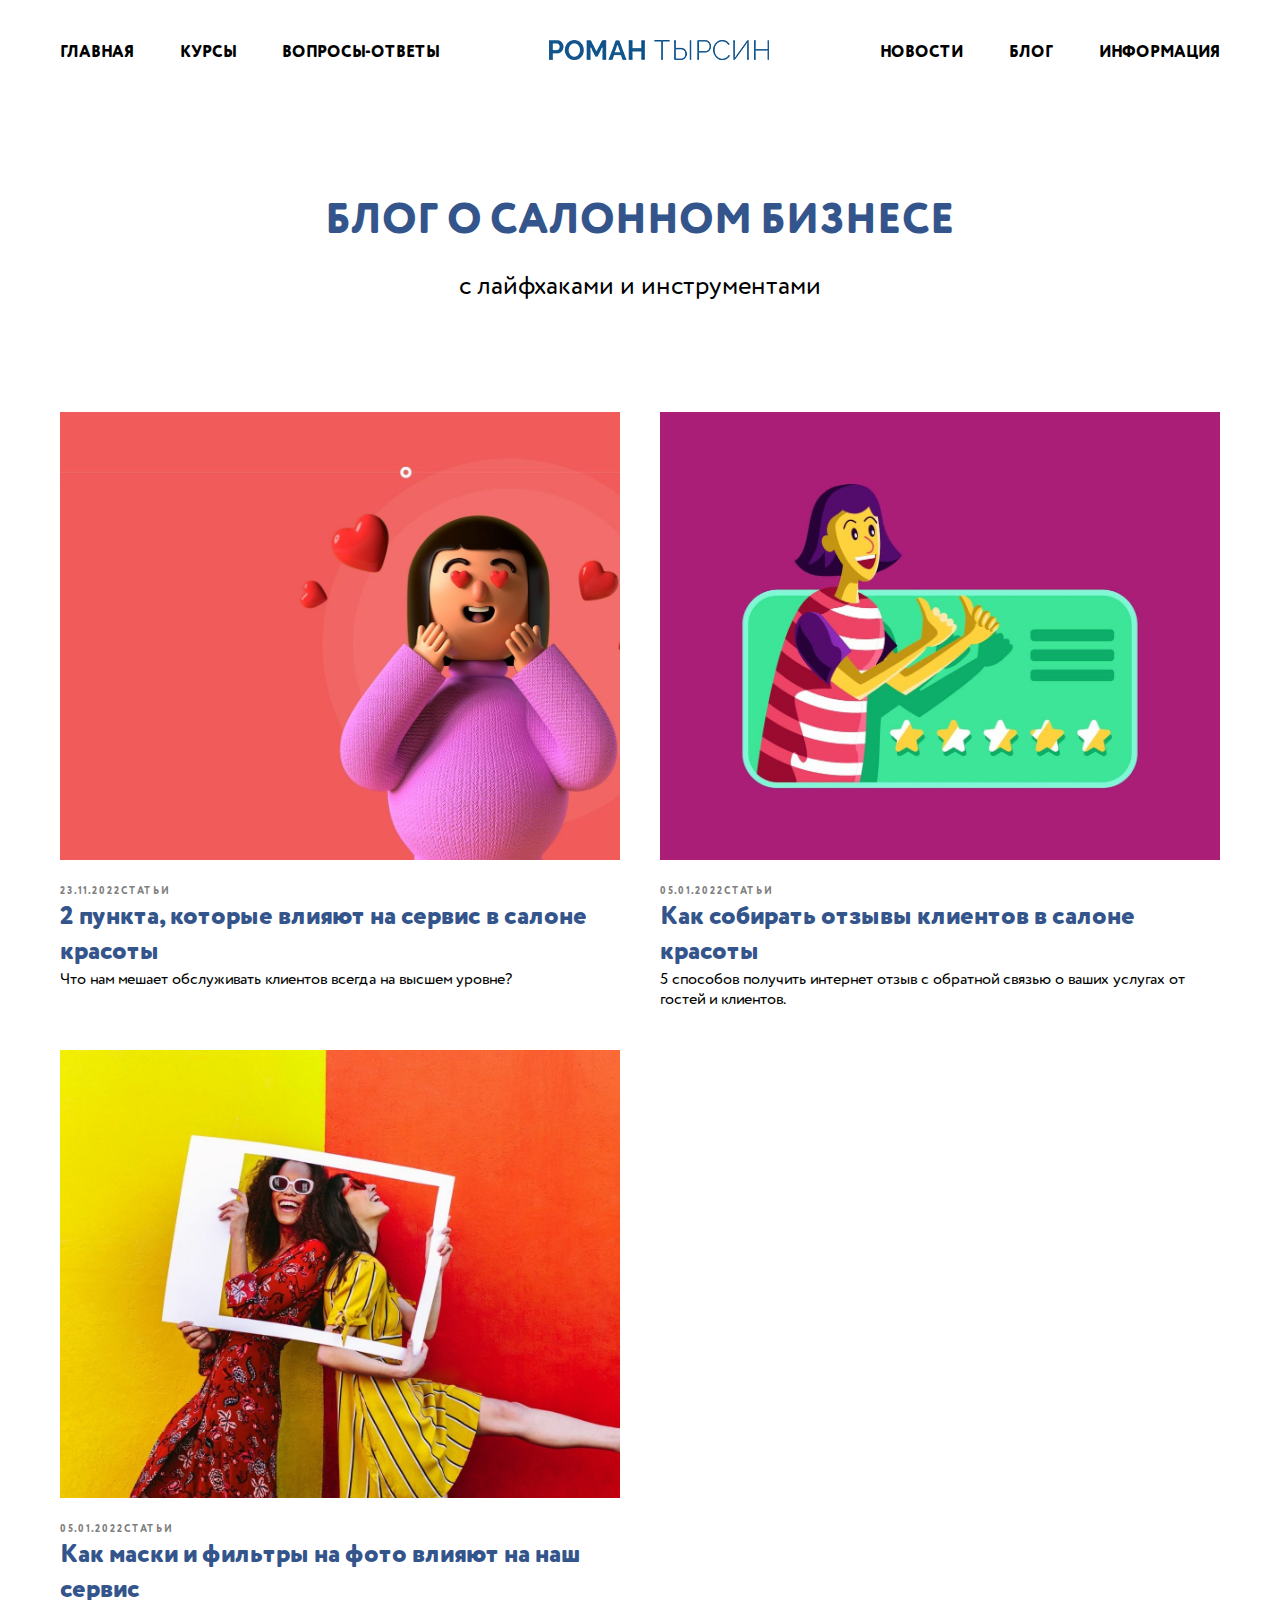
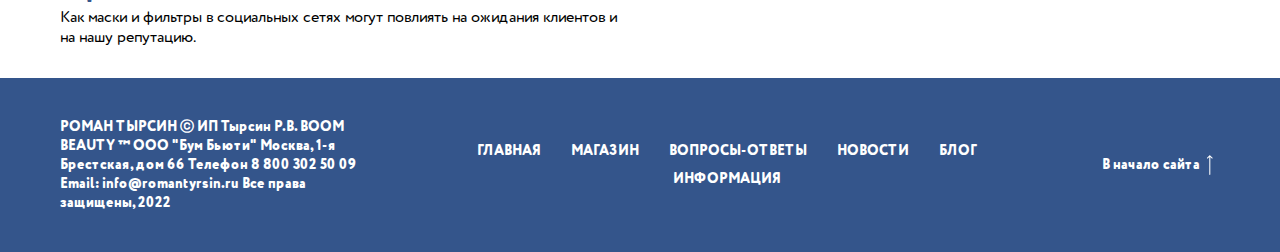
==== blog.html @ d749a754 "add new pages" ====
<!DOCTYPE html>
<html lang="en">
  <head>
    <meta charset="UTF-8" />
    <meta http-equiv="X-UA-Compatible" content="IE=edge" />
    <meta name="viewport" content="width=device-width, initial-scale=1.0" />
    <meta name="description" content="Купить тренинги и курсы обучение сотрудников в России от бизнес-тренера Романа Тырсина на официальном сайте. Онлайн курсы повышение квалификации для сотрудников от бизнес-коуча. " />
    <script src="https://cdn.jsdelivr.net/npm/bootstrap@5.0.2/dist/js/bootstrap.bundle.min.js" integrity="sha384-MrcW6ZMFYlzcLA8Nl+NtUVF0sA7MsXsP1UyJoMp4YLEuNSfAP+JcXn/tWtIaxVXM" crossorigin="anonymous"></script>
    <meta name="keywords" content="курсы, тренинги, обучение, сайт, роман тырсин, официальный, онлайн, офлайн, повышение квалификации, сотрудники, бизнес-тренер, россия, бизнес-коуч, программа, профессиональный, развитие, специалист, эффективный, дистанционный, эксперт, корпоративный, авто" />
    <link href="https://cdn.jsdelivr.net/npm/bootstrap@5.0.2/dist/css/bootstrap.min.css" rel="stylesheet" integrity="sha384-EVSTQN3/azprG1Anm3QDgpJLIm9Nao0Yz1ztcQTwFspd3yD65VohhpuuCOmLASjC" crossorigin="anonymous" />
    <link rel="stylesheet" href="./css/bt.css" />
    <link rel="stylesheet" href="./css/style.css" />
    <link rel="stylesheet" href="./css/media.css" />
    <link rel="stylesheet" href="./css/slick.css" />
    <link rel="stylesheet" href="./css/blog.css" />
    <title>Блог о салонном бизнесе</title>
  </head>
  <body>
    <div class="wrapper">
      <header>
        <div class="container">
          <nav class="header-desktop">
            <ul class="nav">
              <li class="nav__item"><a href="./index.html">Главная</a></li>
              <li class="nav__item"><a href="./courses.html">Курсы</a></li>
              <li class="nav__item"><a href="./faq.html">Вопросы-Ответы</a></li>
              <li class="nav__item logo-wrap">
                <a href="#"><img src="./img/logo.png" alt="logo" /></a>
              </li>
              <li class="nav__item"><a href="./news.html">Новости</a></li>
              <li class="nav__item"><a href="./blog.html">Блог</a></li>
              <li class="nav__item"><a href="./policy.html">Информация</a></li>
            </ul>
          </nav>
        </div>

        <nav class="header-mobile" id="NavBar">
          <div class="nav__wrap">
            <a class="navbar-brand" href="#">Меню</a>
            <button class="navbar-toggler collapsed" type="button" data-bs-toggle="collapse" data-bs-target="#navbarSupportedContent" aria-controls="navbarSupportedContent" aria-expanded="false" aria-label="Toggle navigation">
              <span class="icon-bar top-bar"></span>
              <span class="icon-bar middle-bar"></span>
              <span class="icon-bar bottom-bar"></span>
            </button>
          </div>
          <div class="collapse navbar-collapse" id="navbarSupportedContent">
            <ul class="nav nav-mobile">
              <li class="nav__item logo-wrap">
                <a href="#"><img src="./img/logo.png" alt="logo" /></a>
              </li>
              <li class="nav__item"><a href="#">Главная</a></li>
              <li class="nav__item"><a href="#">Курсы</a></li>
              <li class="nav__item"><a href="#">Вопросы-Ответы</a></li>
              <li class="nav__item"><a href="#">Новости</a></li>
              <li class="nav__item"><a href="#">Блог</a></li>
              <li class="nav__item"><a href="#">Информация</a></li>
            </ul>
          </div>
        </nav>
      </header>

      <main>
        <div class="container">
          <section class="blog">
            <h1 class="main-title">БЛОГ О САЛОННОМ БИЗНЕСЕ</h1>
            <p class="description">с лайфхаками и инструментами</p>
            <ul class="blog__list">
              <li class="blog__list-item">
                <a href="#">
                  <div class="blog__list-img"><img src="./img/illustrations/chto-nam-meshaet-oka.jpeg" alt="illustration" /></div>
                </a>
                <span>23.11.2022СТАТЬИ</span>
                <h2 class="blog__list-title">2 пункта, которые влияют на сервис в салоне красоты</h2>
                <p class="blog__list-text">Что нам мешает обслуживать клиентов всегда на высшем уровне?</p>
              </li>

              <li class="blog__list-item">
                <a href="#">
                  <div class="blog__list-img"><img src="./img/illustrations/kak-prosit-klienta-o.jpeg" alt="illustration" /></div>
                </a>
                <span>05.01.2022СТАТЬИ</span>
                <h2 class="blog__list-title">Как собирать отзывы клиентов в салоне красоты</h2>
                <p class="blog__list-text">5 способов получить интернет отзыв с обратной связью о ваших услугах от гостей и клиентов.</p>
              </li>

              <li class="blog__list-item">
                <a href="#">
                  <div class="blog__list-img"><img src="./img/illustrations/filtry_masky_v_insta.jpg" alt="illustration" /></div>
                </a>
                <span>05.01.2022СТАТЬИ</span>
                <h2 class="blog__list-title">Как маски и фильтры на фото влияют на наш сервис</h2>
                <p class="blog__list-text">Как маски и фильтры в социальных сетях могут повлиять на ожидания клиентов и на нашу репутацию.</p>
              </li>
            </ul>
          </section>
        </div>
      </main>

      <footer>
        <div class="container">
          <div class="footer__content">
            <div class="footer__item">
              <p class="paragraf">РОМАН ТЫРСИН ⓒ ИП Тырсин Р.В. BOOM BEAUTY ™ ООО "Бум Бьюти" Москва, 1-я Брестская, дом 66 Телефон 8 800 302 50 09 Email: info@romantyrsin.ru Все права защищены, 2022</p>
            </div>

            <div class="footer__item">
              <nav>
                <ul class="footer__list">
                  <li class="footer__list-item"><a href="#">Главная</a></li>
                  <li class="footer__list-item"><a href="#">Магазин</a></li>
                  <li class="footer__list-item"><a href="#">Вопросы-Ответы</a></li>
                  <li class="footer__list-item"><a href="#">Новости</a></li>
                  <li class="footer__list-item"><a href="#">Блог</a></li>
                  <li class="footer__list-item"><a href="#">Информация</a></li>
                </ul>
              </nav>
            </div>

            <div class="footer__item">
              <a class="footer__btn" href="#">
                <span>В начало сайта</span>
                <img src="./img/icons/arrow-top.svg" alt="arrow" />
              </a>
            </div>
          </div>
        </div>
      </footer>
    </div>

    <script src="https://code.jquery.com/jquery-3.6.1.min.js"></script>
    <script src="https://cdnjs.cloudflare.com/ajax/libs/popper.js/1.12.9/umd/popper.min.js" integrity="sha384-ApNbgh9B+Y1QKtv3Rn7W3mgPxhU9K/ScQsAP7hUibX39j7fakFPskvXusvfa0b4Q" crossorigin="anonymous"></script>
    <script src="./js/slick.min.js"></script>
    <script src="./js/main.js"></script>
  </body>
</html>
---- css/bt.css ----
.navbar-toggler {
  padding: 0;
}

.navbar-brand {
  margin: 0;
  font-size: 18px;
  font-weight: 700;
  padding: 5px 0px 0px;
}

.navbar-toggler span {
  display: block;
  background-color: #4f4f4f;
  height: 3px;
  width: 25px;
  margin-top: 5px;
  margin-bottom: 5px;
  position: relative;
  left: 0;
  opacity: 1;
  transition: all 0.35s ease-out;
  transform-origin: center left;
}

.navbar-toggler span:nth-child(1) {
  transform: translate(0%, 0%) rotate(0deg);
}

.navbar-toggler span:nth-child(2) {
  opacity: 1;
}

.navbar-toggler span:nth-child(3) {
  transform: translate(0%, 0%) rotate(0deg);
}

.navbar-toggler span:nth-child(1) {
  margin-top: 0.3em;
}

.navbar-toggler:not(.collapsed) span:nth-child(1) {
  transform: translate(15%, -33%) rotate(45deg);
}

.navbar-toggler:not(.collapsed) span:nth-child(2) {
  opacity: 0;
}

.navbar-toggler:not(.collapsed) span:nth-child(3) {
  transform: translate(15%, 33%) rotate(-45deg);
}

.navbar-toggler span {
  background-color: #fff;
}

.navbar-collapse {
  width: 100%;
  top: 72px;
  position: absolute;
  background-color: #fff;
}

.accordion {
  list-style: none;
}

.accordion-button {
  font-size: 26px;
  line-height: 1.35;
  font-weight: 700;
  color: #34558b;
}

.accordion-item {
  border: none;
  border-top: 1px solid #eee;
}

.accordion-item:not(:first-of-type) {
  border-top: 1px solid #eee;
}

.accordion-item:last-child {
  border-bottom: 1px solid #eee;
}

.accordion-button:not(.collapsed) {
  background-color: #fff;
  color: #34558b;
}
---- css/style.css ----
@font-face {
  font-family: "CirceRounded";
  font-style: bold;
  font-weight: 700;
  src: url("/fonts/CirceRounded-Regular3.woff") format("woff");
}

@font-face {
  font-family: "CirceRounded";
  font-style: bold;
  font-weight: 500;
  src: url("/fonts/CirceRounded-Regular.woff") format("woff");
}

@font-face {
  font-family: "CirceRounded";
  font-style: normal;
  font-weight: 400;
  src: url("/fonts/CirceRounded-Regular.woff") format("woff");
}

html,
body {
  height: 100%;
  margin: 0;
  color: #000;
  font-family: "CirceRounded", sans-serif;
}

* {
  box-sizing: border-box;
  margin: 0;
  padding: 0;
}

a {
  color: inherit;
  text-decoration: none;
  transition: 0.25s;
}

a:focus {
  outline: none;
  box-shadow: none;
}

a:hover {
  color: inherit;
}

button:focus:not(:focus-visible) {
  outline: none;
  box-shadow: none;
}

ul,
ol {
  margin: 0;
  padding: 0;
  list-style-position: inside;
}

header {
  width: 100%;
}

.header-mobile {
  display: none;
}

footer {
  width: 100%;
  background-color: #34558b;
}

main {
  flex: 1 1 auto;
}

.wrapper {
  min-height: 100%;
  display: flex;
  flex-direction: column;
}

.container {
  width: 100%;
  max-width: 1200px;
  margin: 0 auto;
  padding: 0px 20px;
}

.main-title {
  width: 100%;
  font-size: 42px;
  line-height: 1.23;
  font-weight: 700;
  text-align: center;
  color: #34558b;
  margin: 0 0 20px;
  word-break: break-word;
}

.main-subtitle {
  display: flex;
  width: 100%;
  font-size: 30px;
  text-align: center;
  align-items: center;
  justify-content: center;
  line-height: 1.23;
  font-weight: 700;
  color: #34558b;
  margin: 0 0 40px;
  text-transform: uppercase;
}

.btn {
  color: rgb(255, 255, 255);
  border: none;
  background-color: #ed0e0e;
  border-radius: 10px;
  min-height: 60px;
  min-width: 305px;
  font-size: 16px;
  text-transform: uppercase;
  font-weight: 700;
  cursor: pointer;
  transition: 0.25s;
}

.btn:hover {
  color: #fff;
  background-color: #d50101;
}

.link {
  color: #1c1cdb;
}

.description {
  width: 100%;
  text-align: center;
  display: flex;
  justify-content: center;
  font-weight: 400;
  font-size: 26px;
  line-height: 1.5;
  margin: 0 0 105px;
}

.nav {
  width: 100%;
  list-style: none;
  display: flex;
  gap: 1%;
  padding: 40px 0px;
  justify-content: space-between;
  align-items: center;
}

.nav-mobile {
  flex-direction: column;
  gap: 20px;
}

.nav__wrap {
  width: 100%;
  display: flex;
  justify-content: space-between;
  background-color: #000;
  color: #fff;
  padding: 20px;
  align-items: center;
}

.nav__item {
  font-weight: 700;
  text-transform: uppercase;
}

.logo-wrap {
  margin: 0px 65px;
}

/*OFFER*/

.offer {
  width: 100%;
  padding: 65px 0px 0px;
}

.offer__content {
  width: 100%;
  display: flex;
  align-items: center;
}

.offer__text-block {
  width: 50%;
  display: flex;
  flex-direction: column;
  justify-content: center;
  text-align: center;
}

.offer__title {
  font-size: 28px;
  font-weight: 700;
  color: #34558b;
  margin-bottom: 25px;
  text-transform: uppercase;
}

.offer__subtitle {
  font-size: 34px;
  font-weight: 500;
  letter-spacing: 2.5px;
  margin-bottom: 28px;
  text-transform: uppercase;
}

.offer__text {
  font-size: 24px;
  text-transform: uppercase;
}

.offer__img {
  display: flex;
  justify-content: center;
  width: 50%;
}

/*FOOTER*/

.footer__content {
  display: grid;
  width: 100%;
  grid-template-columns: 1fr 2fr 130px;
  align-items: center;
  gap: 60px;
  padding: 40px 0px;
}

.footer__list {
  width: 100%;
  display: flex;
  list-style: none;
  gap: 10px 30px;
  flex-wrap: wrap;
  justify-content: center;
  align-items: center;
}

.footer__list-item {
  color: #ffffff;
  font-weight: 700;
  text-transform: uppercase;
  font-size: 14px;
}

.footer__btn {
  display: flex;
  justify-content: flex-end;
  width: 100%;
  color: #fff;
  font-weight: 700;
  font-size: 14px;
  align-items: center;
}

.footer__btn:hover {
  color: #fff;
}

.paragraf {
  color: #fff;
  line-height: 1.35;
  font-size: 14px;
  font-weight: 700;
}

/*MARQUEE-BLOCK*/

.marquee-block {
  overflow: hidden;
  display: flex;
  position: relative;
  align-items: center;
  width: 100%;
  background-color: rgb(44, 90, 252);
  height: 70px;
}

.marquee-block__content {
  font-size: 22px;
  color: #fff;
  white-space: nowrap;
  animation: marquee 8s linear infinite;
}

.marquee-block__content {
  left: 100%;
}

.marquee-block__content:after {
  content: "Программы, которые работают⠀•⠀Программы, которые работают⠀•⠀Программы, которые работают⠀•⠀Программы, которые работают⠀•⠀Программы, которые работают⠀•⠀";
}

.marquee-block__content_two {
  font-size: 22px;
  color: #fff;
  white-space: nowrap;
  animation: marquee 8s linear infinite;
}

.marquee-block__content_two {
  left: 100%;
}

.marquee-block__content_two {
  left: 100%;
}

.marquee-block__content_two:after {
  content: "Хватит мечтать, пора делать⠀•⠀Хватит мечтать, пора делать⠀•⠀Хватит мечтать, пора делать⠀•⠀Хватит мечтать, пора делать⠀•⠀Хватит мечтать, пора делать⠀•⠀";
}

@keyframes marquee {
  to {
    transform: translateX(-10%);
  }
}

/*NUMBERS-BLOCK*/

.numbers-block {
  width: 100%;
  display: flex;
  padding: 30px 0px;
}

.numbers-block__list {
  width: 100%;
  list-style: none;
  display: grid;
  grid-template-columns: 1fr 1fr 1fr;
  gap: 40px;
}

.numbers-block__list-item {
  display: flex;
  flex-direction: column;
  justify-content: center;
  align-items: center;
  text-align: center;
}

.numbers-block__list-number {
  font-size: 52px;
  line-height: 1.23;
  font-weight: 700;
  color: #34558b;
  padding: 0 0 20px;
}

.numbers-block__list-text {
  width: 100%;
  font-size: 20px;
  line-height: 1.55;
  font-weight: 400;
  border-top: 1px solid #cccccc;
  text-transform: uppercase;
  padding: 20px 0 0;
}

/*CARDS*/

.cards {
  width: 100%;
  display: flex;
  padding: 0 0 15px;
}

.cards__list {
  width: 100%;
  display: grid;
  list-style: none;
  grid-template-columns: 1fr 1fr 1fr;
  gap: 40px;
}

.cards__list-item {
  display: flex;
  flex-direction: column;
  align-items: center;
  justify-content: center;
  text-align: center;
  background-color: #34558b;
  padding: 35px 25px 48px;
}

.cards__list-title {
  font-size: 26px;
  color: #fff;
  margin: 0 0 28px;
  text-transform: uppercase;
  font-weight: 700;
}

.cards__list-img {
  display: flex;
  width: 100px;
  height: 100px;
  margin: 0 0 30px;
}

.cards__list-img img {
  width: 100%;
}

.cards__list-text {
  color: #fff;
  font-size: 20px;
  line-height: 25px;
}

/*BLOCK-WITH-POINTS*/

.block-with-points {
  width: 100%;
  display: flex;
  padding: 60px 0 30px;
}

.block-with-points__content {
  display: flex;
  width: 100%;
  align-items: flex-start;
  gap: 60px;
}

.block-with-points__info {
  width: 40%;
  display: flex;
  flex-direction: column;
  align-items: center;
}

.block-with-points__title {
  font-size: 36px;
  margin: 0px 0px 20px;
  color: #04558b;
  text-align: center;
  line-height: 1.23;
  text-transform: uppercase;
}

.block-with-points__text {
  font-size: 26px;
  line-height: 1.5;
  text-align: center;
  text-transform: uppercase;
}

.block-with-points__list {
  display: flex;
  flex-direction: column;
  list-style: none;
  gap: 23px;
  margin: 60px 0 50px;
}

.block-with-points__list-item {
  display: flex;
  align-items: flex-start;
}

.block-with-points__list-icon {
  width: 20px;
  min-width: 20px;
  height: 20px;
  margin: 0 20px 0 0;
}

.block-with-points__list-text {
  font-size: 22px;
  line-height: 1.55;
}

.block-with-points__img {
  display: flex;
  width: 60%;
  border-radius: 6px;
  overflow: hidden;
}

.block-with-points__img img {
  width: 100%;
}

/*BENEFITS*/

.benefits {
  width: 100%;
  display: flex;
  padding: 30px 0 40px;
}

.benefits__cols {
  display: grid;
  width: 100%;
  grid-template-columns: 1fr 1fr 1fr;
  align-items: center;
  gap: 30px;
}

.benefits__cols-img {
}

.benefits__cols-img img {
  width: 100%;
}

.benefits__list {
  display: flex;
  flex-direction: column;
  gap: 45px;
}

.benefits__list-item {
  display: flex;
  align-items: flex-start;
  gap: 30px;
}

.benefits__list-text {
  display: flex;
  flex-direction: column;
  align-items: flex-end;
  justify-content: flex-end;
  text-align: right;
}

.benefits__list-text_left {
  display: flex;
  flex-direction: column;
  align-items: flex-start;
  justify-content: flex-start;
  text-align: left;
}

.benefits__list-text span,
.benefits__list-text_left span {
  font-size: 24px;
  line-height: 1.35;
  font-weight: 700;
  color: #34558b;
}

.benefits__list-text p,
.benefits__list-text_left p {
  font-size: 20px;
  line-height: 1.55;
  margin: 10px 0 0;
}

.benefits__list-icon {
  min-width: 50px;
}

/*PARTNERS*/

.partners {
  width: 100%;
  display: flex;
  padding: 60px 0px;
}

.partners__content {
  width: 100%;
}

.partners__list {
  list-style: none;
  display: grid;
  width: 100%;
  grid-template-columns: 1fr 1fr 1fr 1fr 1fr 1fr;
  align-items: center;
}

.partners__list-item {
  display: flex;
  cursor: pointer;
  justify-content: center;
  align-items: center;
  border-right: 1px solid #eee;
  height: 100%;
}

.partners__list-item:last-child {
  border-right: none;
}

.partners__list-logo {
  width: 106px;
}

.partners__list-logo img {
  width: 100%;
}

.partners__actions {
  display: flex;
  width: 100%;
  justify-content: center;
  align-items: center;
  margin: 45px 0 0;
}

/*QUOTE*/

.quote {
  display: flex;
  width: 100%;
  justify-content: center;
  text-align: center;
  padding: 60px 0 60px;
  background-color: #34558b;
}

.quote__text {
  font-size: 42px;
  line-height: 1.23;
  color: #fff;
  font-weight: 700;
  margin: 0;
}

/*INFO-BLOCK*/

.info-block {
  width: 100%;
  display: flex;
}

.info-block__content {
  display: flex;
  width: 100%;
  align-items: flex-start;
  gap: 50px;
}

.info-block__info {
  width: 50%;
  padding: 60px 0 60px;
}

.info-block__title {
  font-size: 26px;
  line-height: 1.23;
  font-weight: 700;
  color: #34558b;
  margin: 0 0 8px;
}

.info-block__description {
  font-size: 20px;
  color: rgb(10, 10, 10);
  font-weight: 700;
  margin: 0 0 28px;
}

.info-block__text {
  display: flex;
  flex-direction: column;
  font-size: 18px;
  gap: 30px;
}

.info-block__text li::marker {
  font-weight: 700;
}

.info-block__group {
  font-size: 18px;
  margin: 30px 0 0;
}

.info-block__img {
  width: 50%;
}

.info-block__img img {
  width: 100%;
}

.social-mini {
  display: flex;
  list-style: none;
  gap: 8px;
  margin: 40px 0 0;
}

/*SOCIAL*/

.social {
  width: 100%;
  display: flex;
}

.social__list {
  display: grid;
  width: 100%;
  list-style: none;
  grid-template-columns: 1fr 1fr 1fr 1fr 1fr 1fr;
}

.social__list-item {
  display: flex;
  align-items: center;
  justify-content: center;
  height: 100px;
}

.social__list-item img {
  transition: 0.25s;
}

.social__list-item img:hover {
  opacity: 0.7;
}

.item-vk {
  background-color: #48729e;
}

.item-tg {
  background-color: #0088cc;
}

.item-inst {
  background-color: #5851db;
}

.item-youtube {
  background-color: #e62117;
}

.item-twitter {
  background-color: #00aced;
}

.item-ok {
  background-color: #ff9f4d;
}
---- css/media.css ----
@media (max-width: 1000px) {
  main {
    padding: 72px 0 0;
  }

  .main-subtitle {
    margin: 0 0 20px;
  }

  .description {
    margin: 0 0 45px;
    font-size: 20px;
  }

  .header-desktop {
    display: none;
  }

  .header-mobile {
    display: flex;
    flex-direction: column;
    position: fixed;
    width: 100%;
    z-index: 100;
  }

  .logo-wrap {
    margin: 15px 0;
  }

  .offer__content {
    flex-direction: column;
  }

  .offer__text-block {
    width: 100%;
  }

  .offer__img {
    width: 100%;
  }

  .marquee-block__content,
  .marquee-block__content_two {
    font-size: 18px;
    line-height: 1.45;
  }

  .numbers-block {
    padding: 60px 0px;
  }

  .numbers-block__list,
  .cards__list,
  .benefits__cols {
    grid-template-columns: 1fr;
  }

  .numbers-block__list-number {
    font-size: 48px;
  }

  .numbers-block__list-text {
    font-size: 16px;
  }

  .block-with-points__content {
    flex-direction: column;
  }

  .block-with-points__info,
  .block-with-points__img {
    width: 100%;
  }

  .benefits__list-text {
    order: 1;
    align-items: flex-start;
    justify-content: flex-start;
    text-align: left;
  }

  .benefits__list-item {
    gap: 20px;
  }

  .benefits__list-text span {
    font-size: 22px;
  }

  .benefits__cols-img {
    max-width: 450px;
    margin: 30px auto;
  }

  .partners__list {
    grid-template-columns: 1fr 1fr 1fr;
  }

  .partners__list-item {
    border-right: none;
  }

  .quote__text {
    font-size: 36px;
  }

  .info-block__content {
    flex-direction: column;
    gap: 0;
  }

  .info-block__info {
    order: 1;
    padding: 30px 0px 30px;
  }

  .info-block__info {
    width: 100%;
  }

  .info-block__img {
    width: 100%;
  }

  .footer__content {
    grid-template-columns: 1fr;
    align-items: center;
    gap: 40px;
  }

  .footer__item {
    display: flex;
    width: 100%;
    justify-content: center;
    align-items: center;
    text-align: center;
  }

  .footer__list {
    gap: 4px 20px;
    font-size: 16px;
  }

  .footer__btn {
    justify-content: center;
  }
}

@media (max-width: 450px) {
  .partners__list {
    grid-template-columns: 1fr 1fr;
  }
}
---- css/blog.css ----
.blog {
  display: flex;
  flex-direction: column;
  margin: 0 auto;
  width: 100%;
  padding: 90px 0 30px;
}

.blog__list {
  width: 100%;
  display: grid;
  grid-template-columns: 1fr 1fr;
  list-style: none;
  gap: 40px;
}

.blog__list-item {
}

.blog__list-title {
  font-size: 26px;
  line-height: 1.35;
  font-weight: 700;
  color: #34558b;
}

.blog__list-item span {
  font-size: 10px;
  letter-spacing: 1px;
  color: #00000080;
  font-weight: 700;
}

.blog__list-img {
  display: flex;
  aspect-ratio: 10/8;
  margin: 0 0 20px;
}

.blog__list-img img {
  width: 100%;
  object-fit: cover;
  object-position: center;
}

.blog__list-text {
}

@media (max-width: 1000px) {
    .blog__list {
        grid-template-columns: 1fr;
    }
}
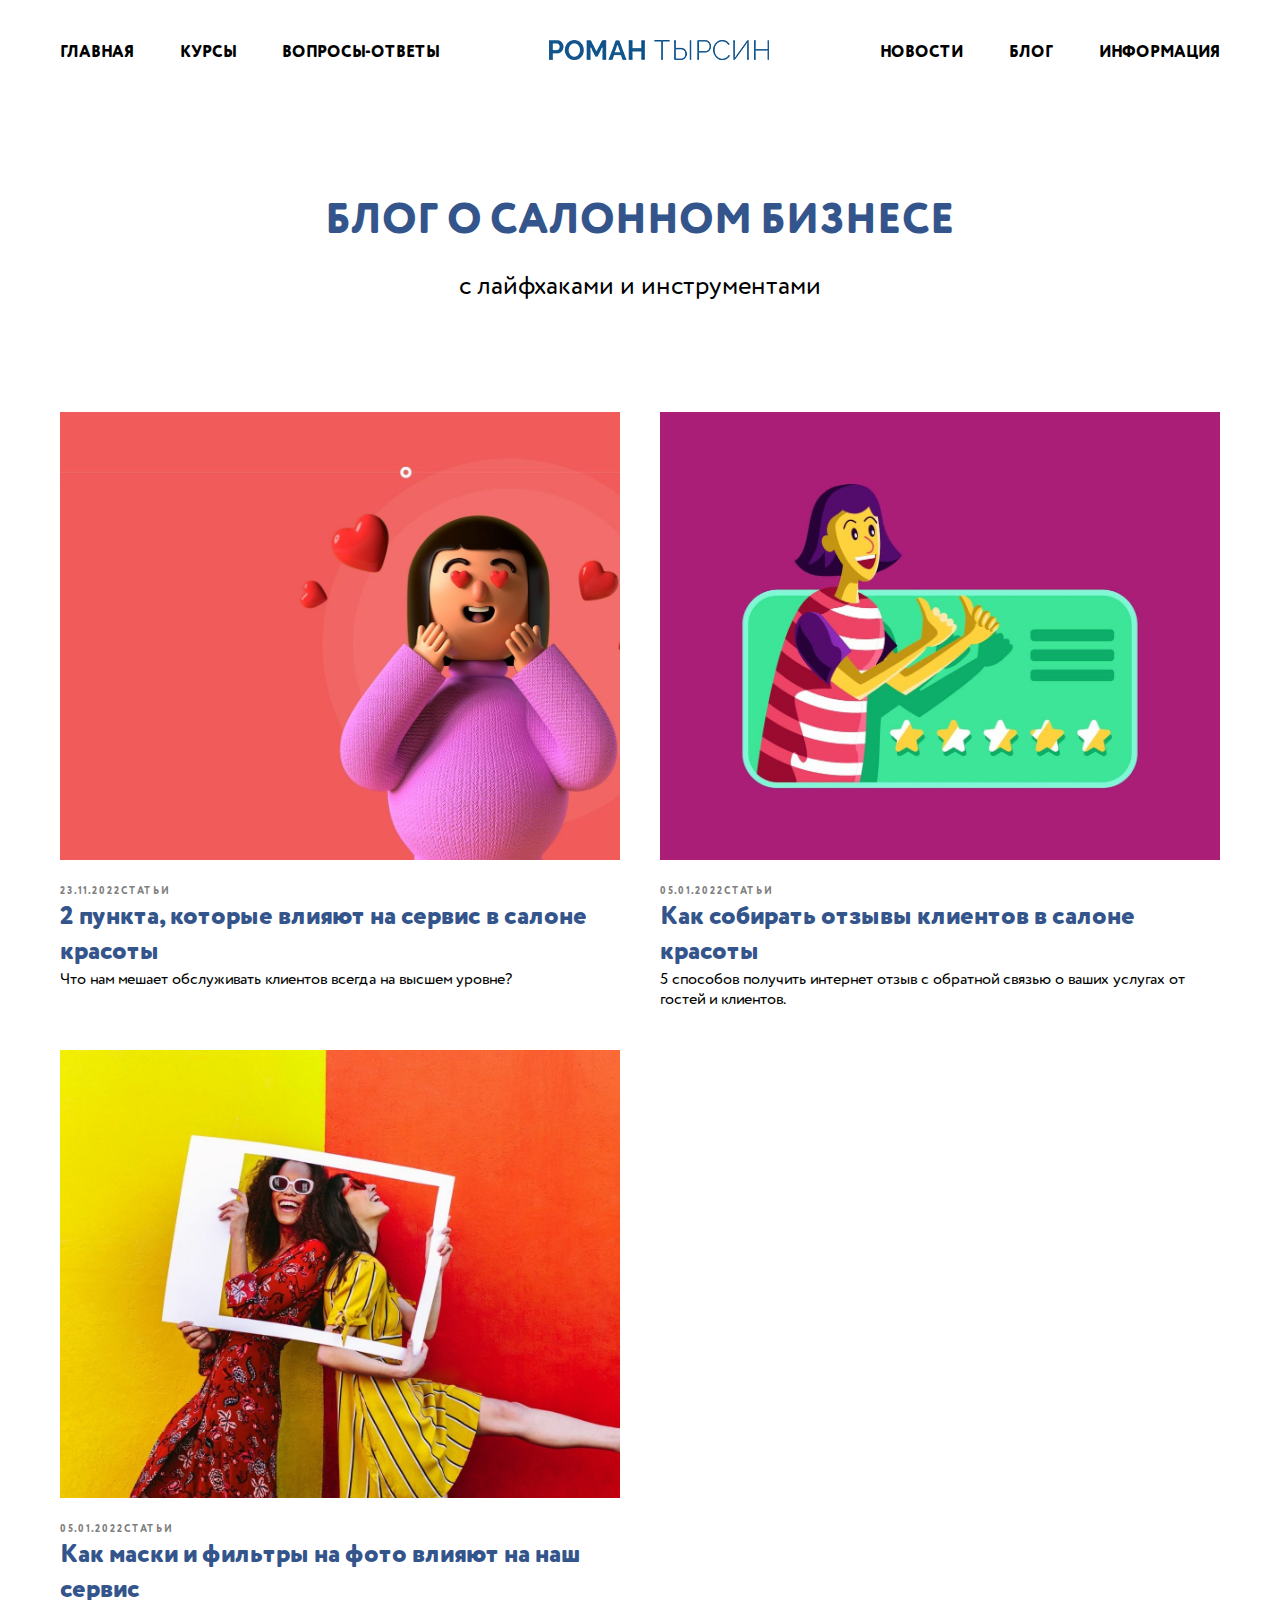
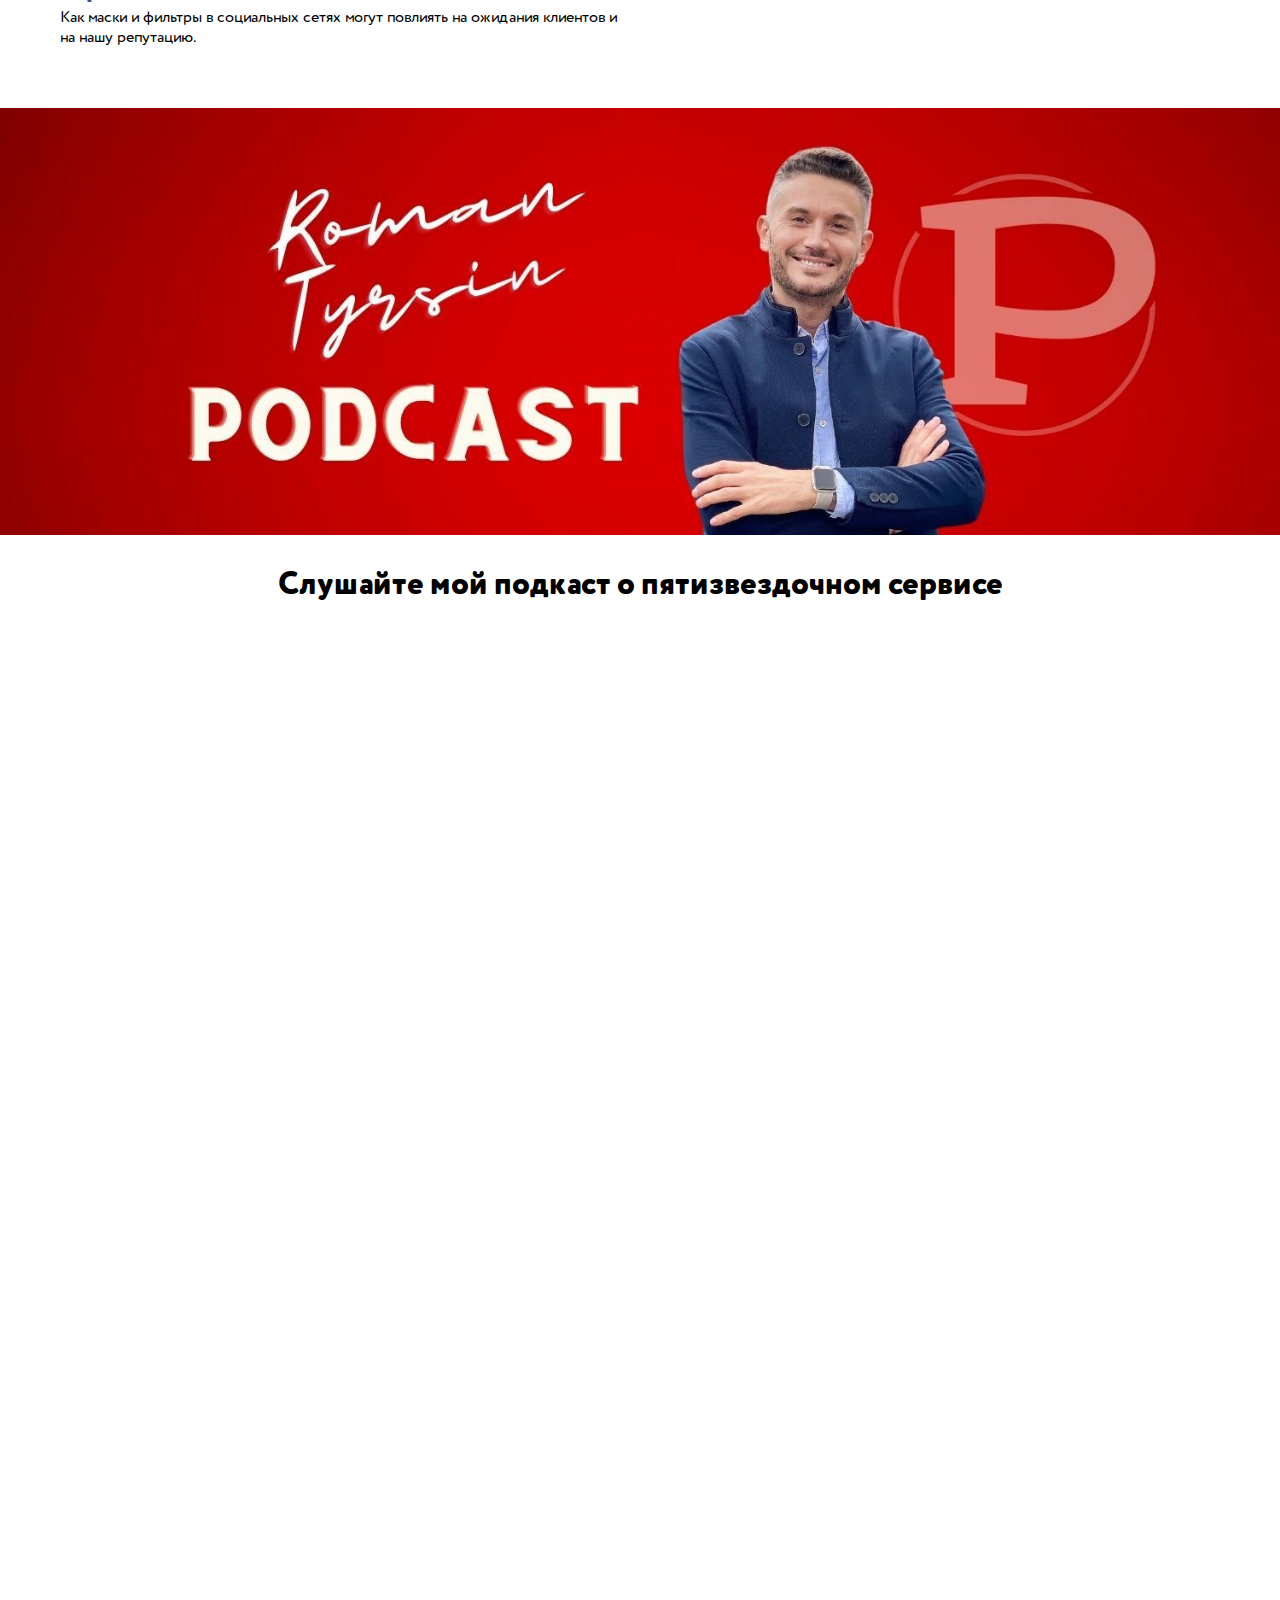
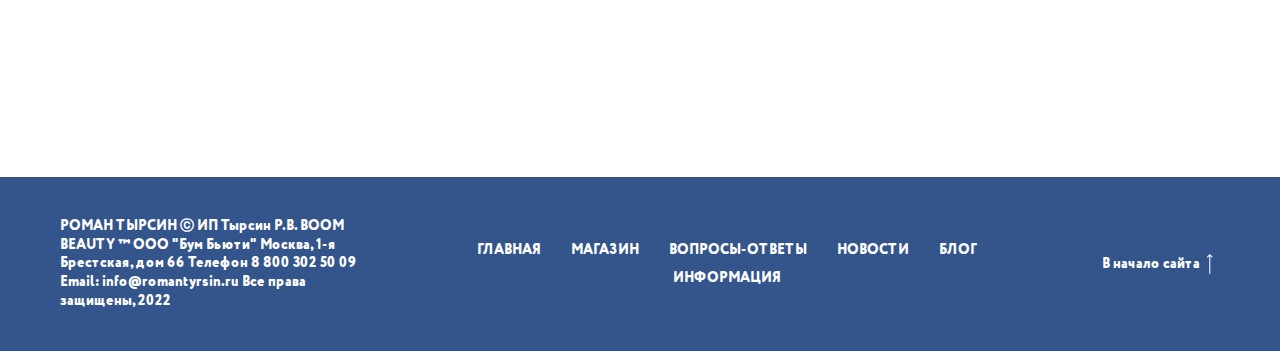
==== commit b7b0e89b: "changed page blog" ====
--- a/blog.html
+++ b/blog.html
@@ -60,8 +60,8 @@
       </header>
 
       <main>
-        <div class="container">
-          <section class="blog">
+        <section class="blog">
+          <div class="container">
             <h1 class="main-title">БЛОГ О САЛОННОМ БИЗНЕСЕ</h1>
             <p class="description">с лайфхаками и инструментами</p>
             <ul class="blog__list">
@@ -92,8 +92,21 @@
                 <p class="blog__list-text">Как маски и фильтры в социальных сетях могут повлиять на ожидания клиентов и на нашу репутацию.</p>
               </li>
             </ul>
-          </section>
-        </div>
+          </div>
+        </section>
+
+        <section class="podcast">
+          <div class="podcast__banner"><img src="./img/people/roman_tyrsin_podcast.jpg" alt="img-podcast" /></div>
+          <div class="container">
+            <h3 class="podcast__title">Слушайте мой подкаст о пятизвездочном сервисе</h3>
+            <ul class="podcast__list">
+              <li class="podcast__list-item"><iframe width="100%" height="166" scrolling="no" frameborder="no" src="https://w.soundcloud.com/player/?url=https%3A//api.soundcloud.com/tracks/1180105792&amp;auto_play=false&amp;hide_related=false"></iframe></li>
+              <li class="podcast__list-item"><iframe width="100%" height="166" scrolling="no" frameborder="no" src="https://w.soundcloud.com/player/?url=https%3A//api.soundcloud.com/tracks/1180097881&amp;auto_play=false&amp;hide_related=false"></iframe></li>
+              <li class="podcast__list-item"><iframe width="100%" height="166" scrolling="no" frameborder="no" src="https://w.soundcloud.com/player/?url=https%3A//api.soundcloud.com/tracks/1183172479&amp;auto_play=false&amp;hide_related=false"></iframe></li>
+              <li class="podcast__list-item"><iframe width="100%" height="166" scrolling="no" frameborder="no" src="https://w.soundcloud.com/player/?url=https%3A//api.soundcloud.com/tracks/1200799675&amp;auto_play=false&amp;hide_related=false"></iframe></li>
+            </ul>
+          </div>
+        </section>
       </main>
 
       <footer>
--- a/css/blog.css
+++ b/css/blog.css
@@ -46,8 +46,45 @@
 .blog__list-text {
 }
 
+.podcast {
+  width: 100%;
+  max-width: 1500px;
+  margin: 0 auto;
+  padding: 0 0 150px;
+}
+
+.podcast__banner {
+  width: 100%;
+  margin: 30px 0px 30px;
+}
+
+.podcast__title {
+  width: 100%;
+  font-size: 32px;
+  line-height: 28px;
+  display: flex;
+  justify-content: center;
+  text-align: center;
+  margin: 0 0 70px;
+}
+
+.podcast__banner img {
+  width: 100%;
+}
+
+.podcast__list {
+  display: flex;
+  flex-direction: column;
+  list-style: none;
+  width: 100%;
+  gap: 90px;
+}
+
+.podcast__list-item {
+}
+
 @media (max-width: 1000px) {
-    .blog__list {
-        grid-template-columns: 1fr;
-    }
-}+  .blog__list {
+    grid-template-columns: 1fr;
+  }
+}
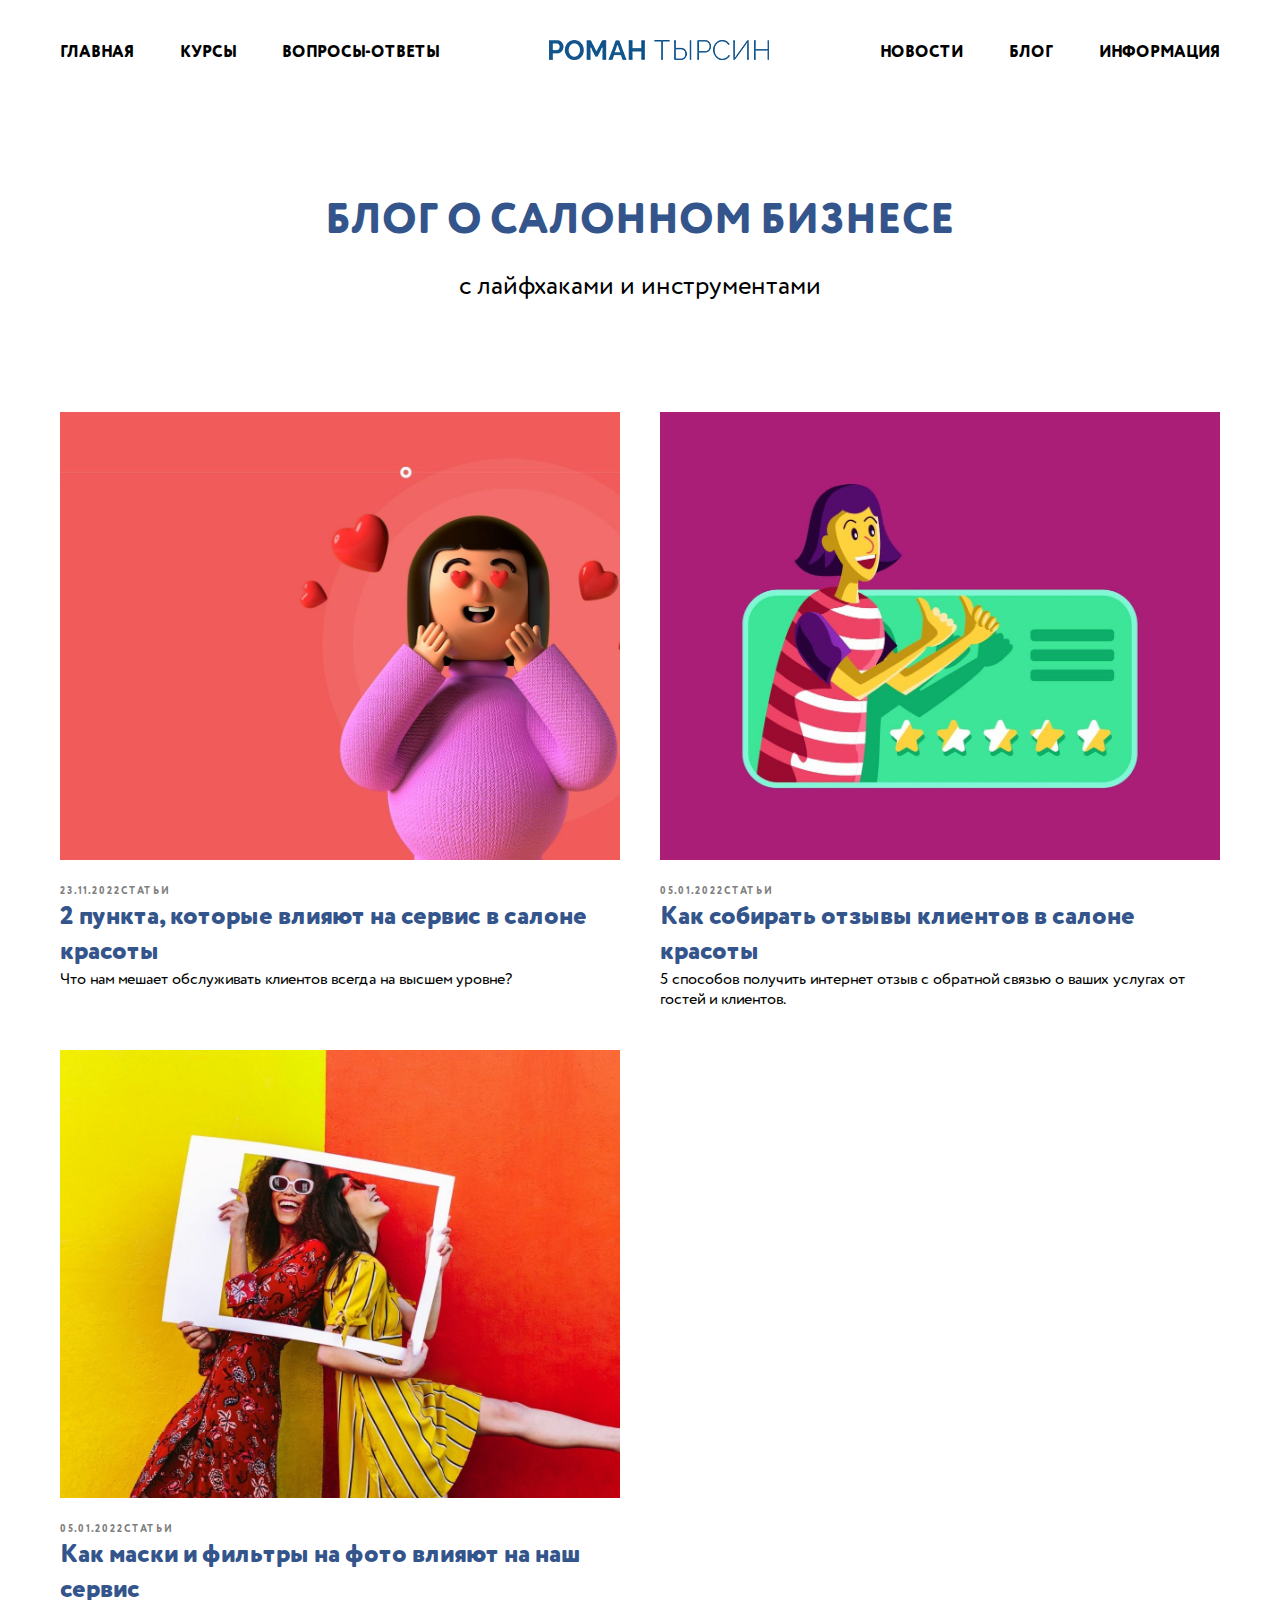
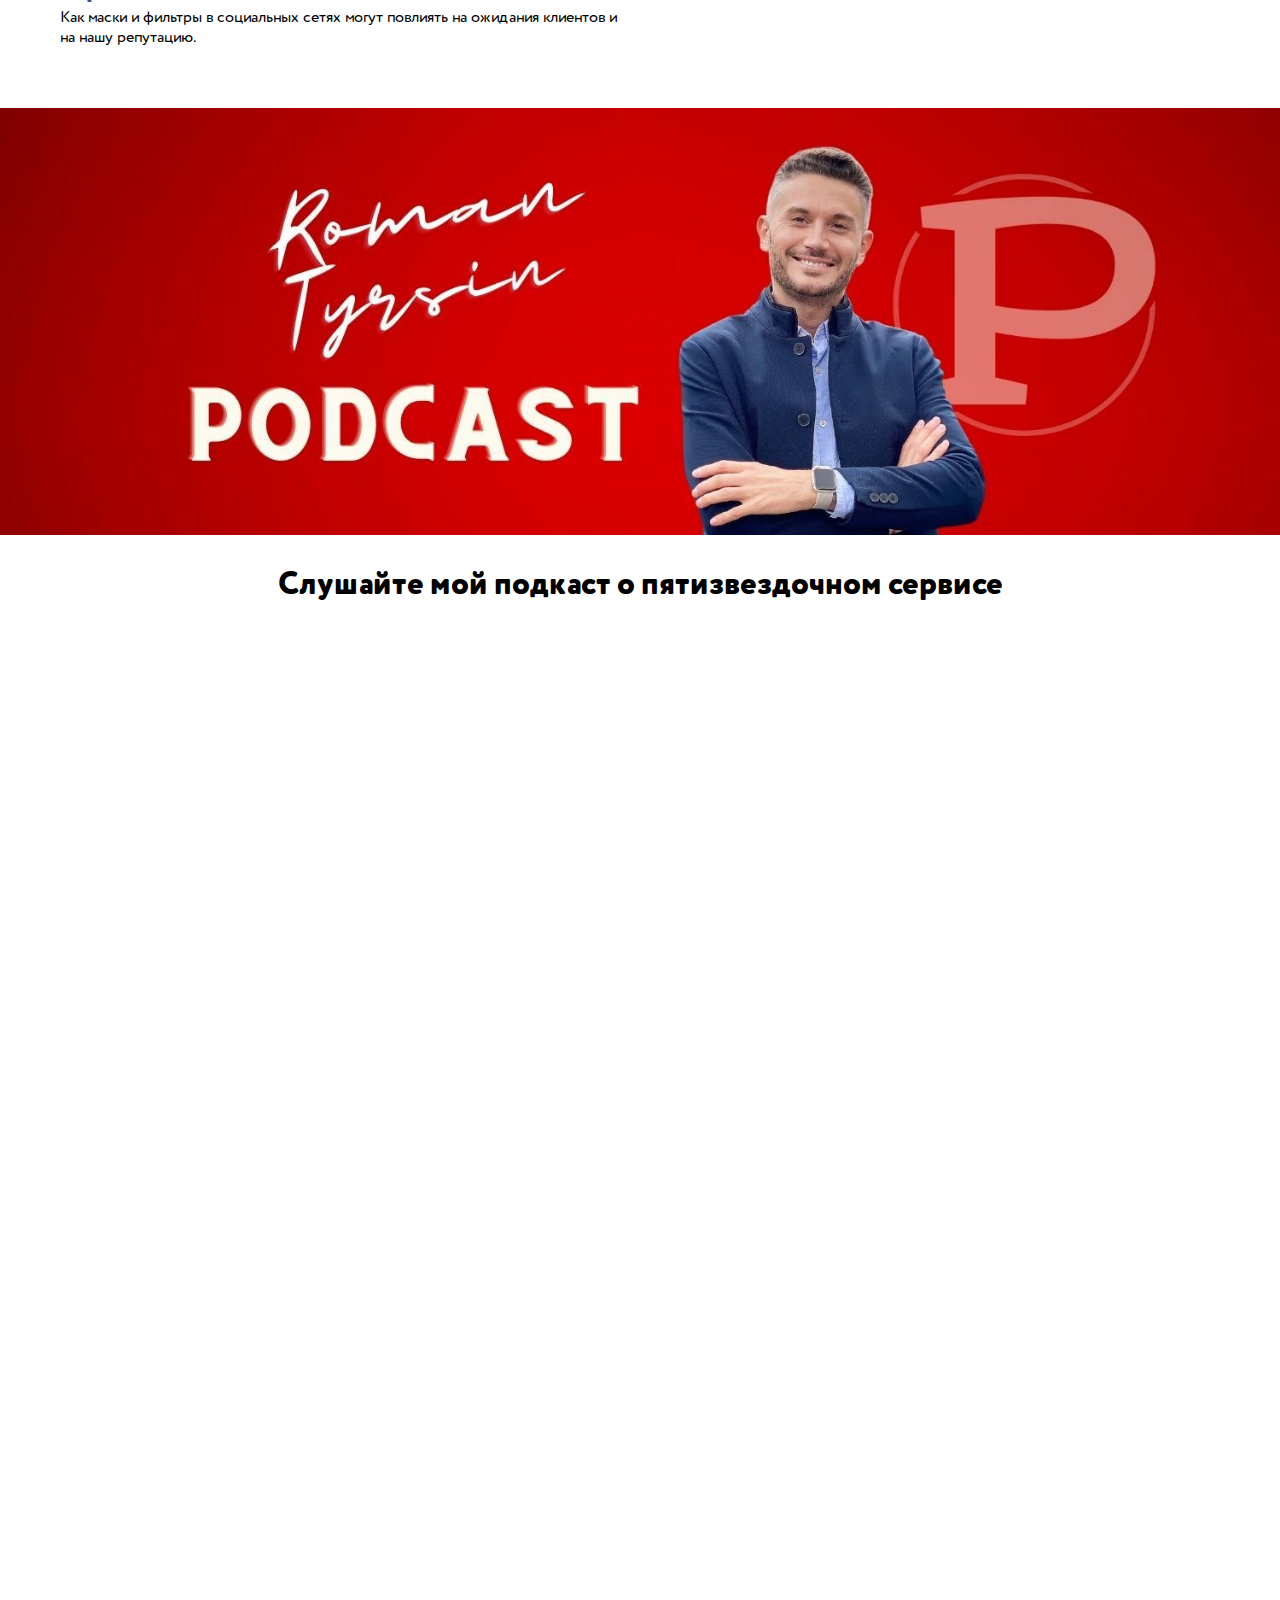
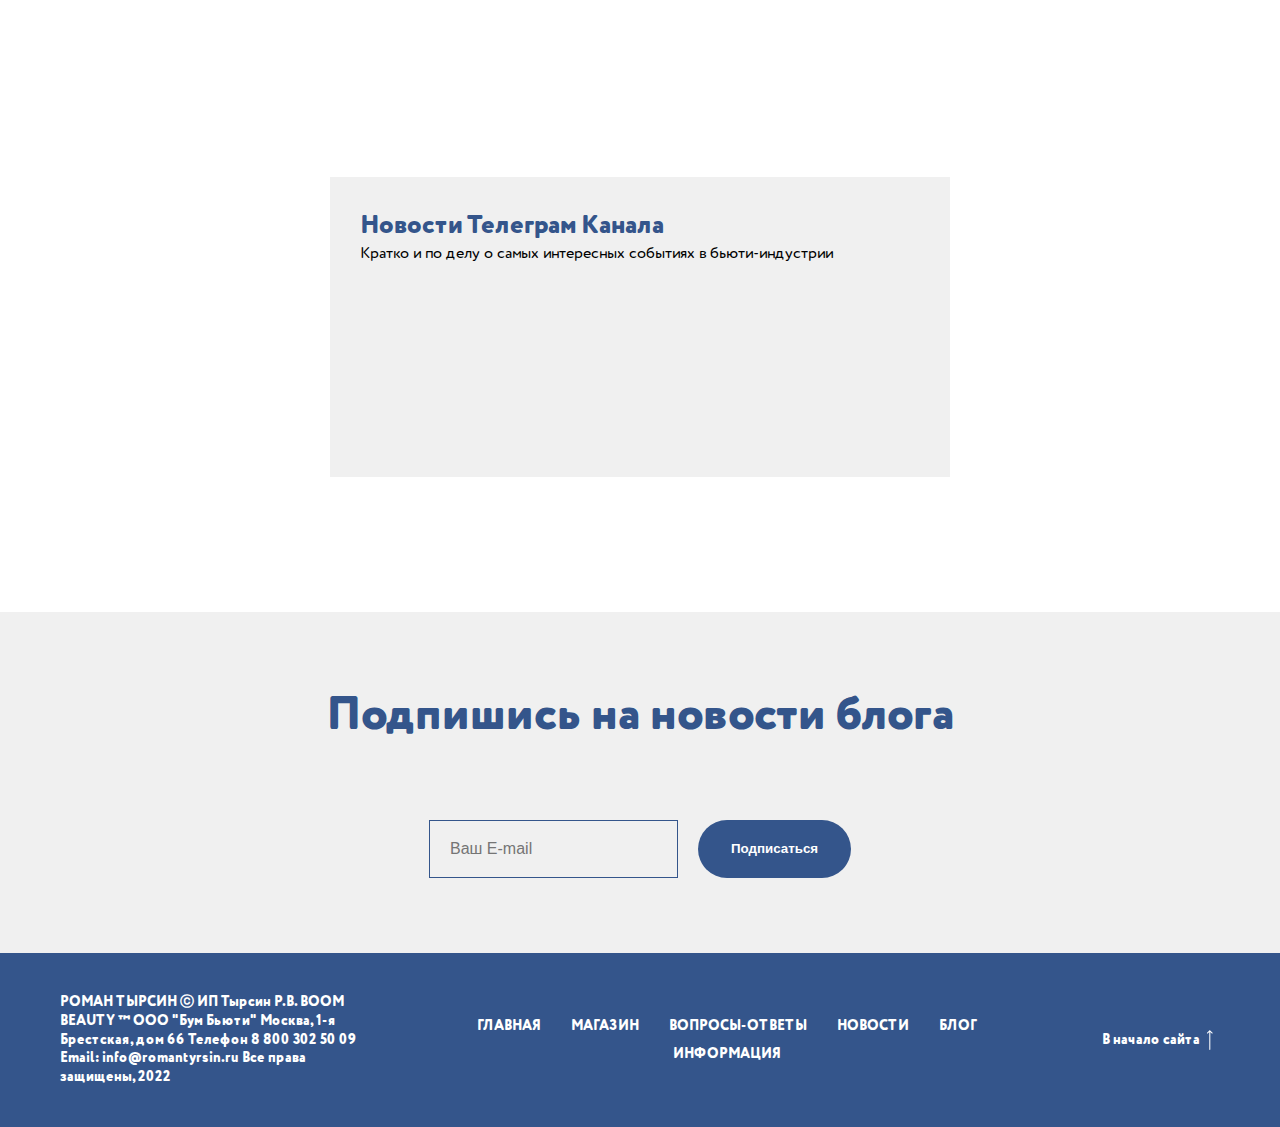
==== commit c7a94ee5: "changed page blog" ====
--- a/blog.html
+++ b/blog.html
@@ -70,7 +70,7 @@
                   <div class="blog__list-img"><img src="./img/illustrations/chto-nam-meshaet-oka.jpeg" alt="illustration" /></div>
                 </a>
                 <span>23.11.2022СТАТЬИ</span>
-                <h2 class="blog__list-title">2 пункта, которые влияют на сервис в салоне красоты</h2>
+                <h3 class="main-subtitle-page">2 пункта, которые влияют на сервис в салоне красоты</h3>
                 <p class="blog__list-text">Что нам мешает обслуживать клиентов всегда на высшем уровне?</p>
               </li>
 
@@ -79,7 +79,7 @@
                   <div class="blog__list-img"><img src="./img/illustrations/kak-prosit-klienta-o.jpeg" alt="illustration" /></div>
                 </a>
                 <span>05.01.2022СТАТЬИ</span>
-                <h2 class="blog__list-title">Как собирать отзывы клиентов в салоне красоты</h2>
+                <h3 class="main-subtitle-page">Как собирать отзывы клиентов в салоне красоты</h3>
                 <p class="blog__list-text">5 способов получить интернет отзыв с обратной связью о ваших услугах от гостей и клиентов.</p>
               </li>
 
@@ -88,7 +88,7 @@
                   <div class="blog__list-img"><img src="./img/illustrations/filtry_masky_v_insta.jpg" alt="illustration" /></div>
                 </a>
                 <span>05.01.2022СТАТЬИ</span>
-                <h2 class="blog__list-title">Как маски и фильтры на фото влияют на наш сервис</h2>
+                <h3 class="main-subtitle-page">Как маски и фильтры на фото влияют на наш сервис</h3>
                 <p class="blog__list-text">Как маски и фильтры в социальных сетях могут повлиять на ожидания клиентов и на нашу репутацию.</p>
               </li>
             </ul>
@@ -105,6 +105,21 @@
               <li class="podcast__list-item"><iframe width="100%" height="166" scrolling="no" frameborder="no" src="https://w.soundcloud.com/player/?url=https%3A//api.soundcloud.com/tracks/1183172479&amp;auto_play=false&amp;hide_related=false"></iframe></li>
               <li class="podcast__list-item"><iframe width="100%" height="166" scrolling="no" frameborder="no" src="https://w.soundcloud.com/player/?url=https%3A//api.soundcloud.com/tracks/1200799675&amp;auto_play=false&amp;hide_related=false"></iframe></li>
             </ul>
+          </div>
+        </section>
+
+        <section class="news-block">
+          <div class="news-block__wrap">
+            <h3 class="main-subtitle-page">Новости Телеграм Канала</h3>
+            <p>Кратко и по делу о самых интересных событиях в бьюти-индустрии</p>
+          </div>
+        </section>
+
+        <section class="feedback">
+          <h2 class="feedback__title">Подпишись на новости блога</h2>
+          <div class="feedback__wrap">
+            <input class="input" placeholder="Ваш E-mail" />
+            <button class="blue-btn">Подписаться</button>
           </div>
         </section>
       </main>
--- a/css/style.css
+++ b/css/style.css
@@ -112,7 +112,13 @@
   font-weight: 700;
   color: #34558b;
   margin: 0 0 40px;
-  text-transform: uppercase;
+}
+
+.main-subtitle-page {
+  font-size: 26px;
+  line-height: 1.35;
+  font-weight: 700;
+  color: #34558b;
 }
 
 .btn {
@@ -134,8 +140,36 @@
   background-color: #d50101;
 }
 
+.blue-btn {
+  min-height: 58px;
+  min-width: 153px;
+  color: #ffffff;
+  background-color: #34558b;
+  border-radius: 30px;
+  border: none;
+  font-weight: 700;
+  transition: 0.25s;
+  cursor: pointer;
+}
+
+.blue-btn:hover {
+  color: #fff;
+  background-color: #1e3b6a;
+}
+
 .link {
   color: #1c1cdb;
+}
+
+.input {
+  color: #34558b;
+  border: 1px solid #34558b;
+  height: 58px;
+  background-color: transparent;
+  padding: 0 20px;
+  font-size: 16px;
+  line-height: 1.33;
+  border-radius: 0;
 }
 
 .description {
--- a/css/blog.css
+++ b/css/blog.css
@@ -50,7 +50,7 @@
   width: 100%;
   max-width: 1500px;
   margin: 0 auto;
-  padding: 0 0 150px;
+  padding: 0 0 120px;
 }
 
 .podcast__banner {
@@ -83,6 +83,47 @@
 .podcast__list-item {
 }
 
+.news-block {
+  width: 100%;
+  padding: 30px 0px 135px;
+}
+
+.news-block__wrap {
+  width: 100%;
+  max-width: 620px;
+  margin: 0 auto;
+  background-color: #f0f0f0;
+  padding: 32px 30px 35px;
+  min-height: 300px;
+}
+
+.feedback {
+  display: flex;
+  flex-direction: column;
+  justify-content: center;
+  align-items: center;
+  width: 100%;
+  background-color: #f0f0f0;
+  padding: 75px 90px;
+}
+
+.feedback__wrap {
+  display: flex;
+  width: 100%;
+  justify-content: center;
+  gap: 20px;
+  flex-wrap: wrap;
+}
+
+.feedback__title {
+  font-size: 48px;
+  line-height: 1.23;
+  font-weight: 700;
+  color: #34558b;
+  margin: 0 0 74px;
+  text-align: center;
+}
+
 @media (max-width: 1000px) {
   .blog__list {
     grid-template-columns: 1fr;
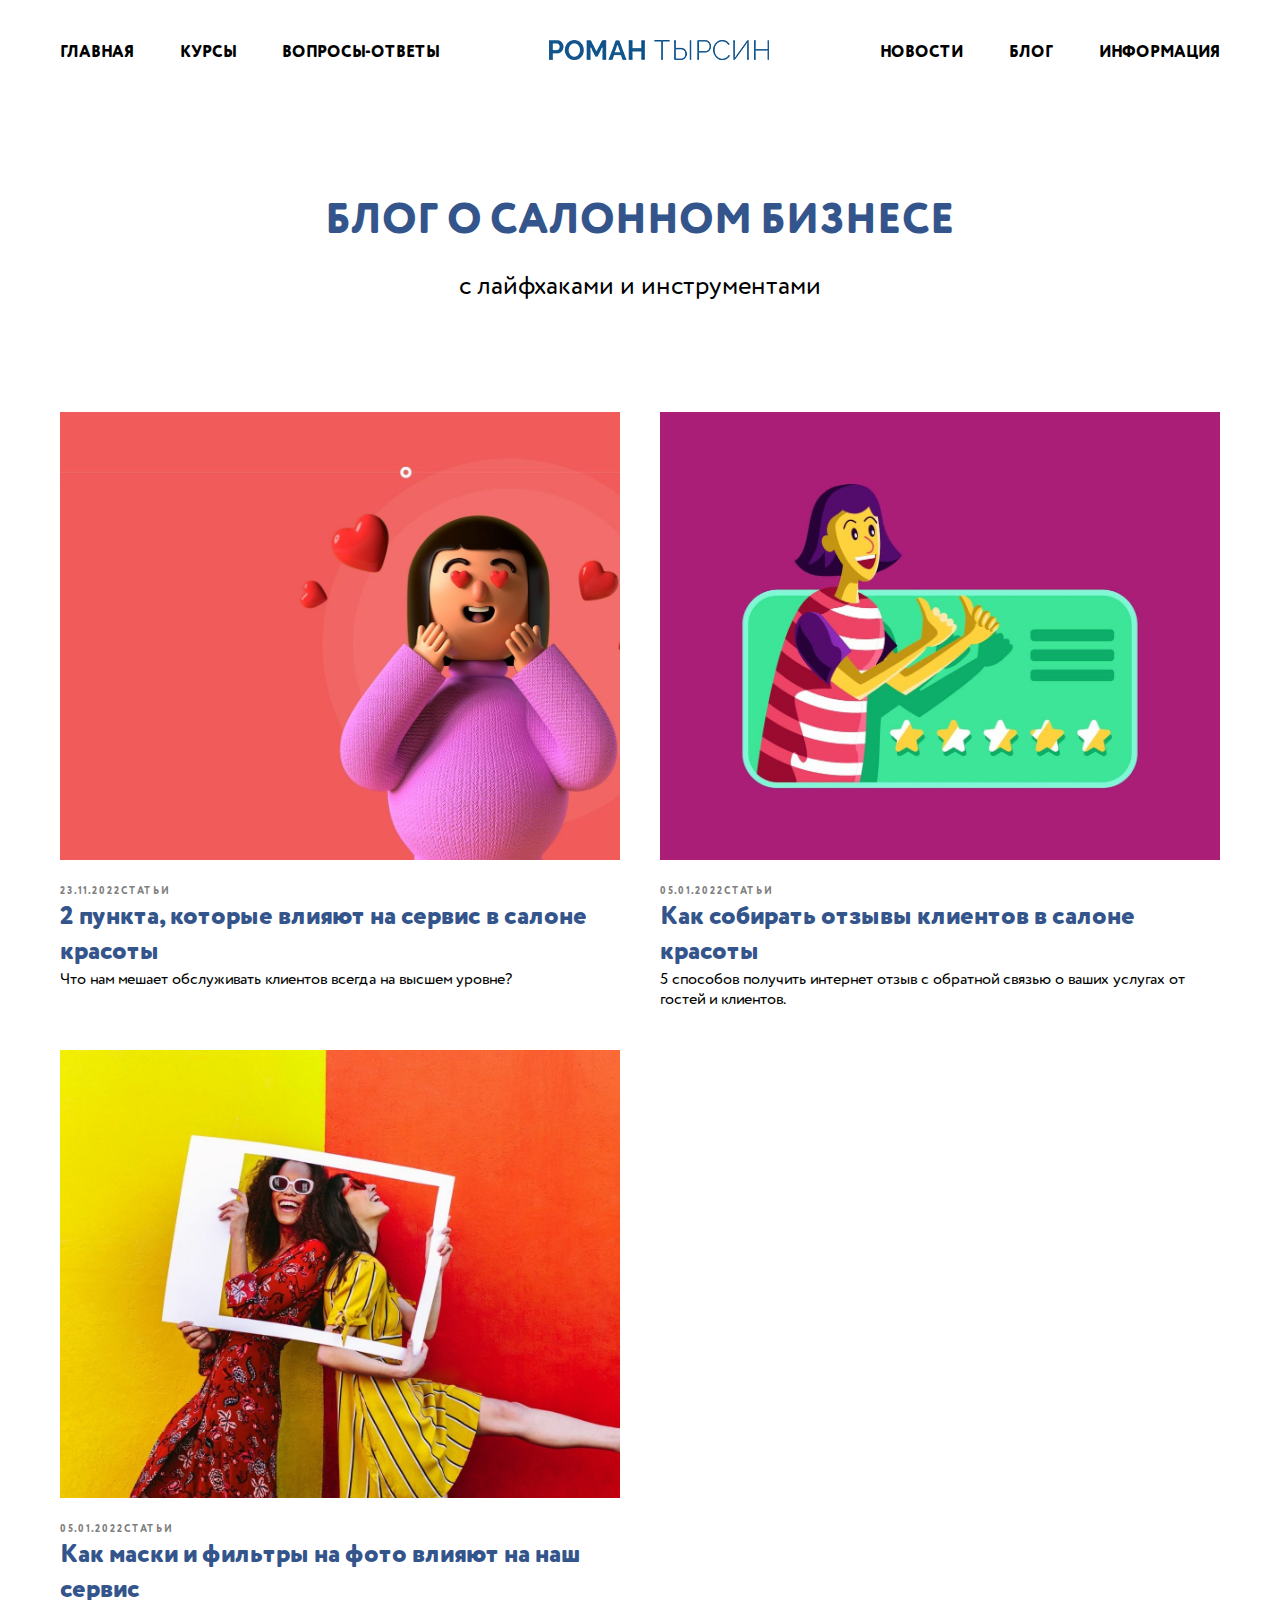
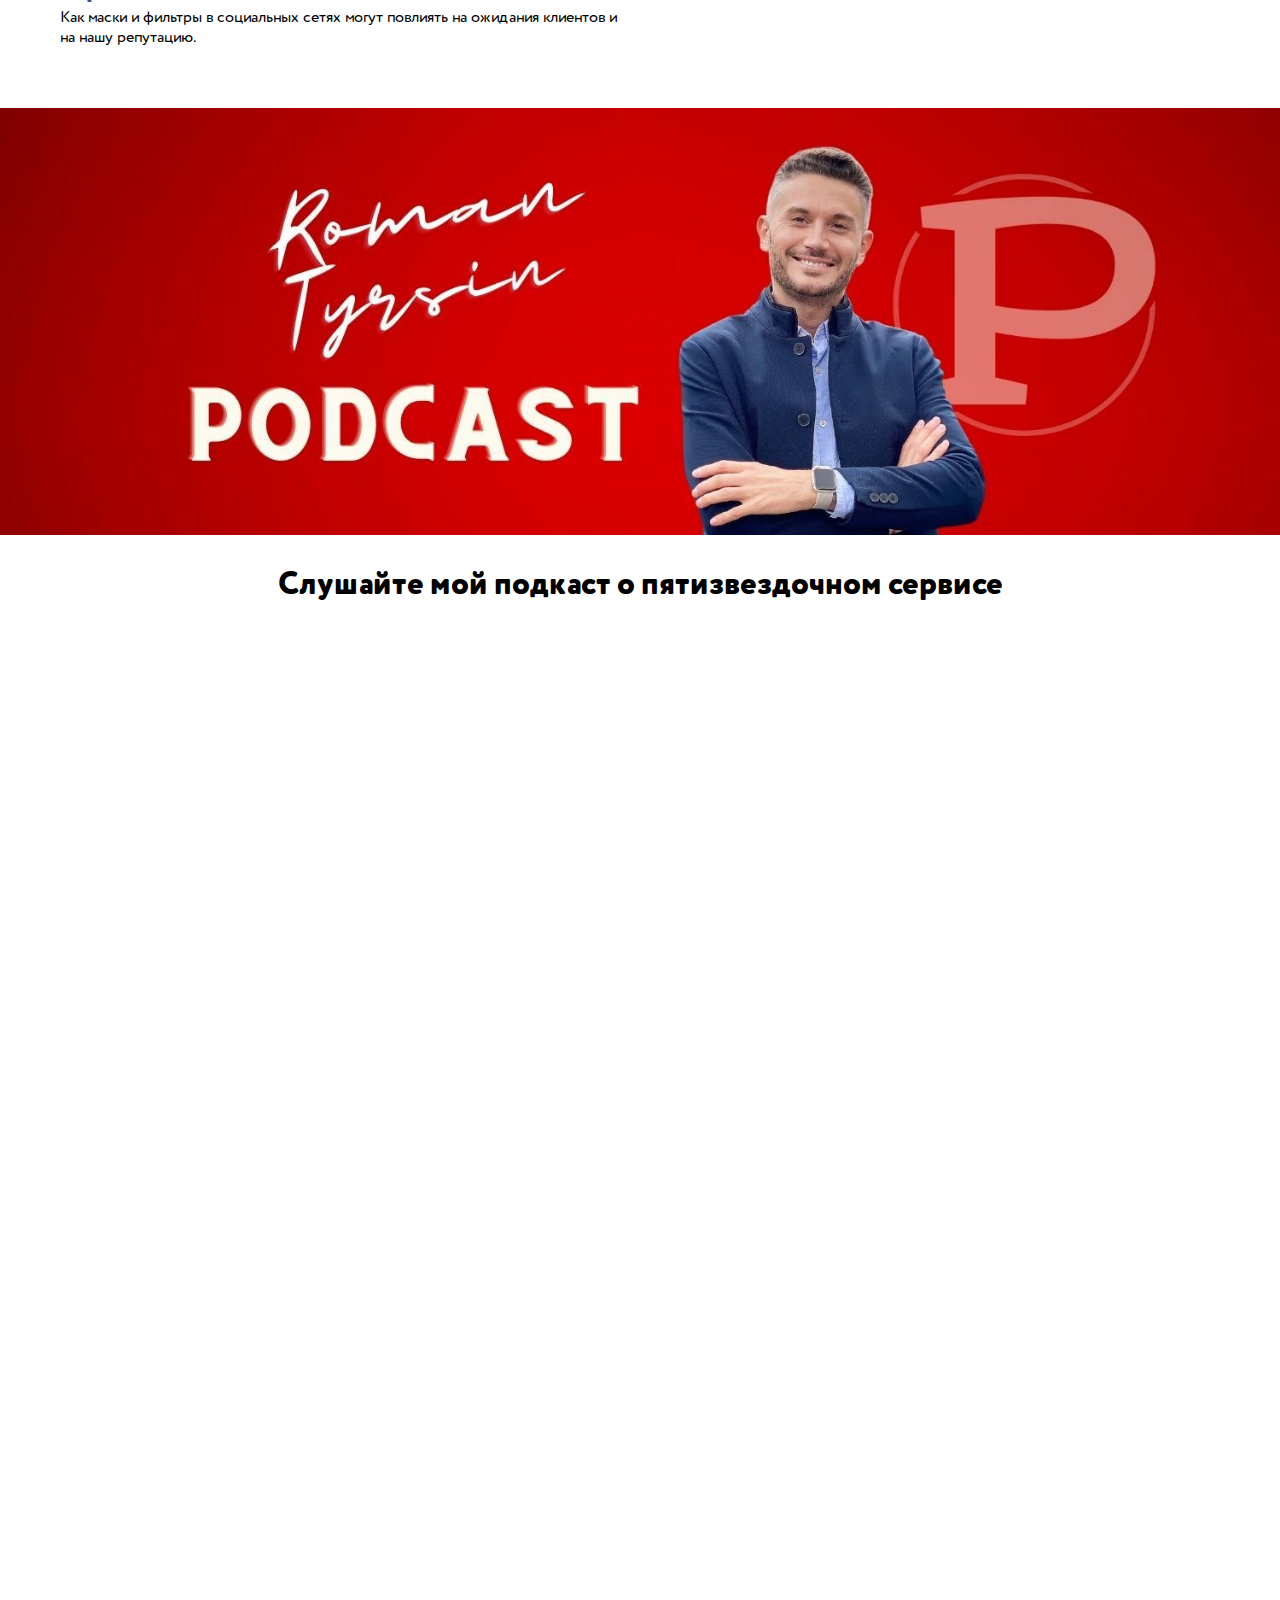
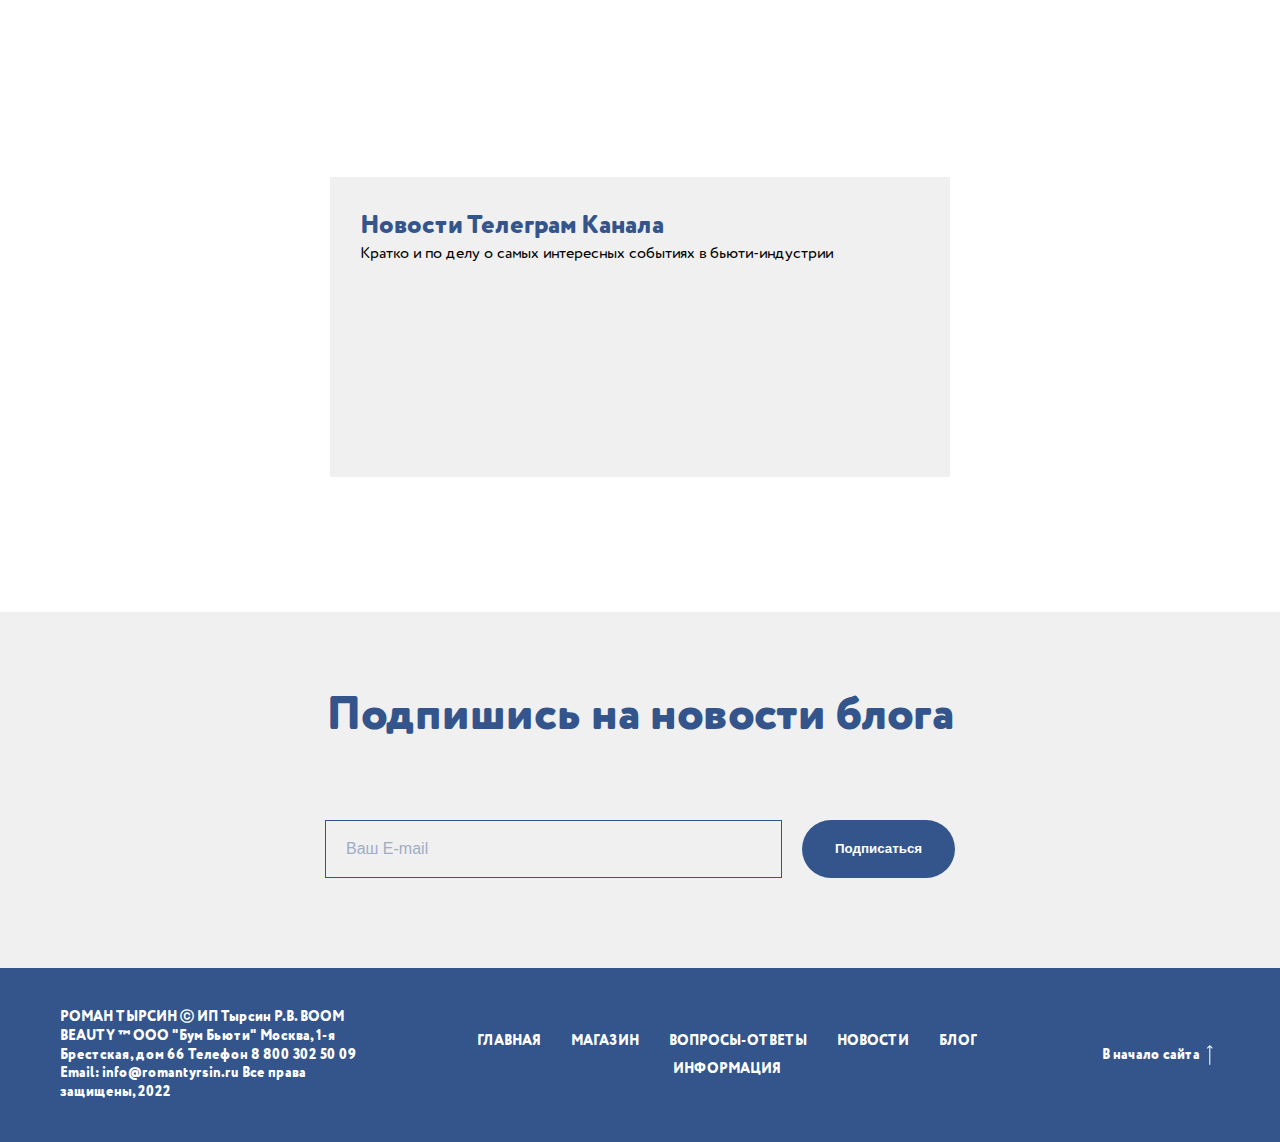
==== commit 5f8cada0: "fix styled blog" ====
--- a/blog.html
+++ b/blog.html
@@ -116,10 +116,12 @@
         </section>
 
         <section class="feedback">
-          <h2 class="feedback__title">Подпишись на новости блога</h2>
-          <div class="feedback__wrap">
-            <input class="input" placeholder="Ваш E-mail" />
-            <button class="blue-btn">Подписаться</button>
+          <div class="feedback__content">
+            <h2 class="feedback__title">Подпишись на новости блога</h2>
+            <div class="feedback__wrap">
+              <input class="input" placeholder="Ваш E-mail" />
+              <button class="blue-btn">Подписаться</button>
+            </div>
           </div>
         </section>
       </main>
--- a/css/style.css
+++ b/css/style.css
@@ -170,6 +170,12 @@
   font-size: 16px;
   line-height: 1.33;
   border-radius: 0;
+  outline: none;
+  width: 100%;
+}
+
+.input::placeholder {
+  color: #9fadc4;
 }
 
 .description {
--- a/css/blog.css
+++ b/css/blog.css
@@ -104,7 +104,14 @@
   align-items: center;
   width: 100%;
   background-color: #f0f0f0;
-  padding: 75px 90px;
+  padding: 75px 30px 90px;
+}
+
+.feedback__content {
+  display: flex;
+  flex-direction: column;
+  width: 100%;
+  max-width: 630px;
 }
 
 .feedback__wrap {
@@ -112,7 +119,7 @@
   width: 100%;
   justify-content: center;
   gap: 20px;
-  flex-wrap: wrap;
+  flex-direction: row;
 }
 
 .feedback__title {
@@ -128,4 +135,17 @@
   .blog__list {
     grid-template-columns: 1fr;
   }
+
+  .feedback__wrap {
+    flex-direction: column;
+  }
 }
+
+@media (max-width: 700px) {
+  .feedback__title {
+    font-size: 30px;
+    margin: 0 0 24px;
+  }
+}
+
+
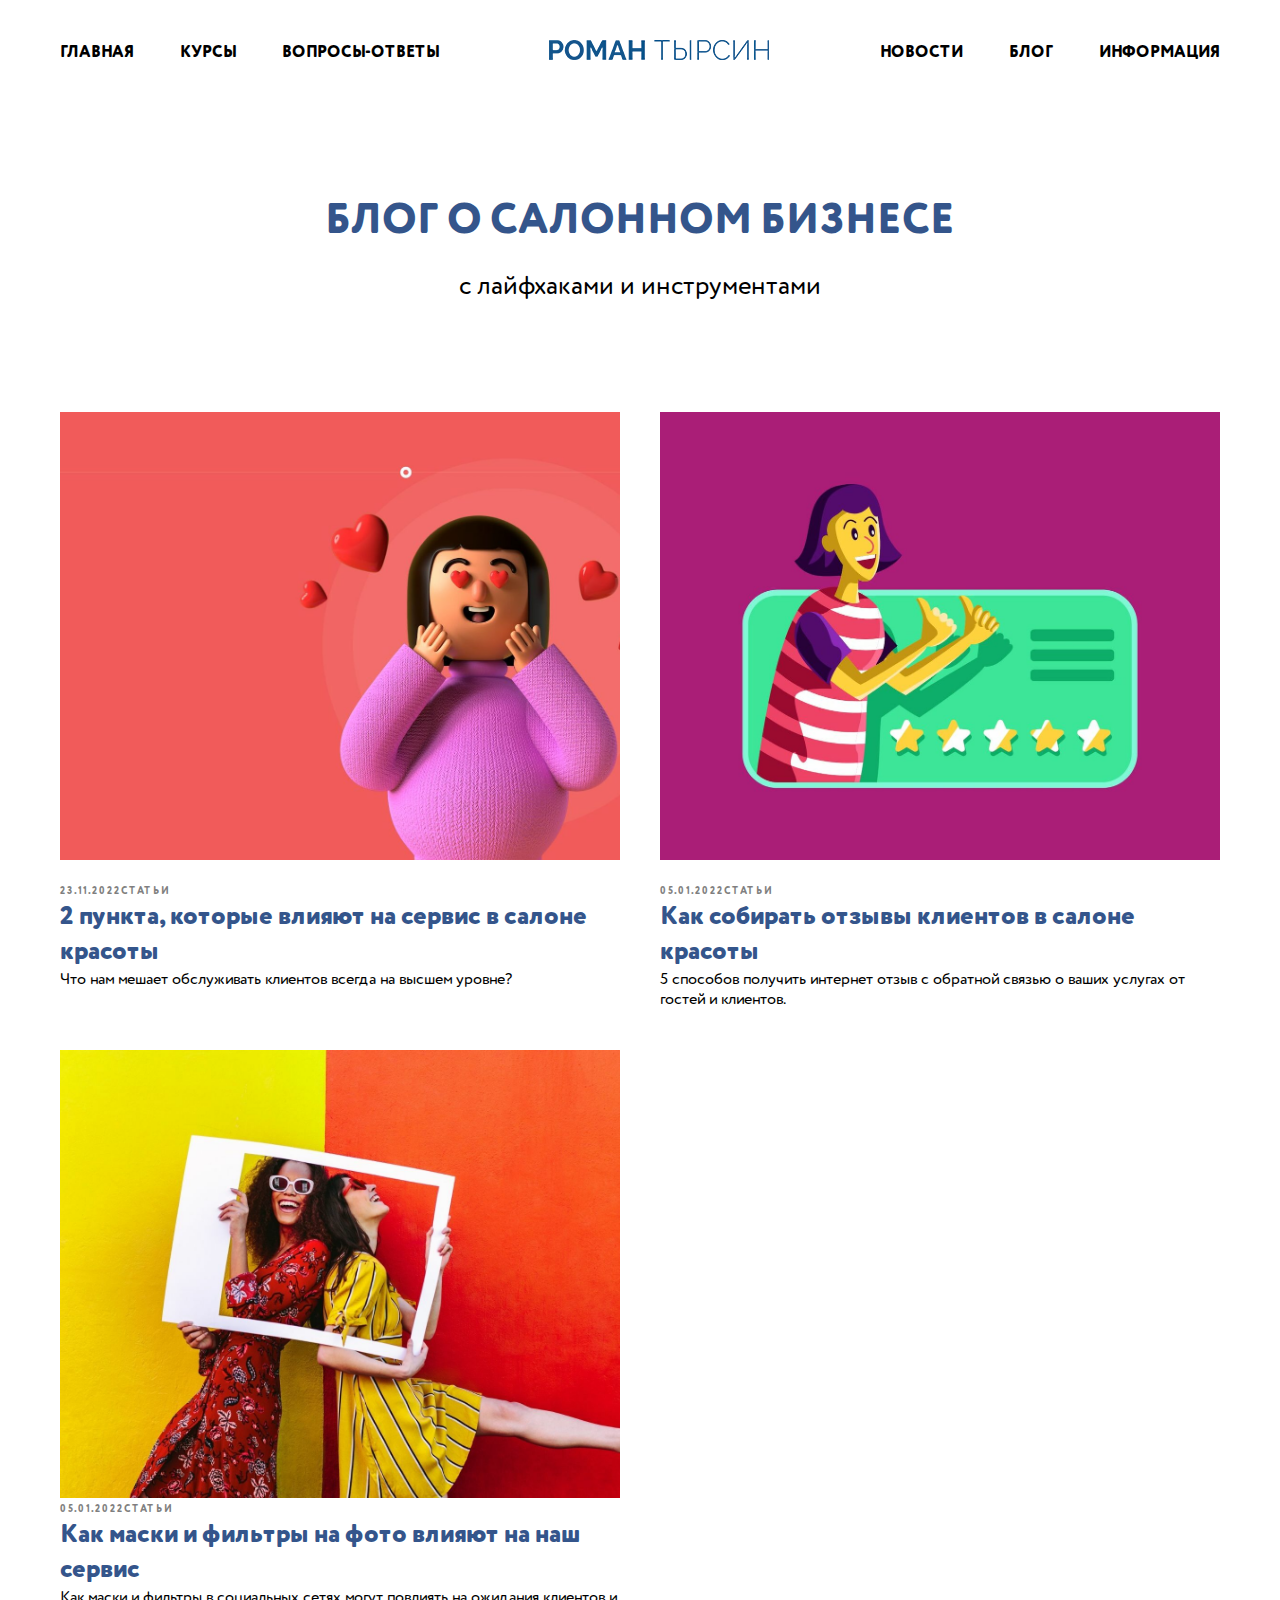
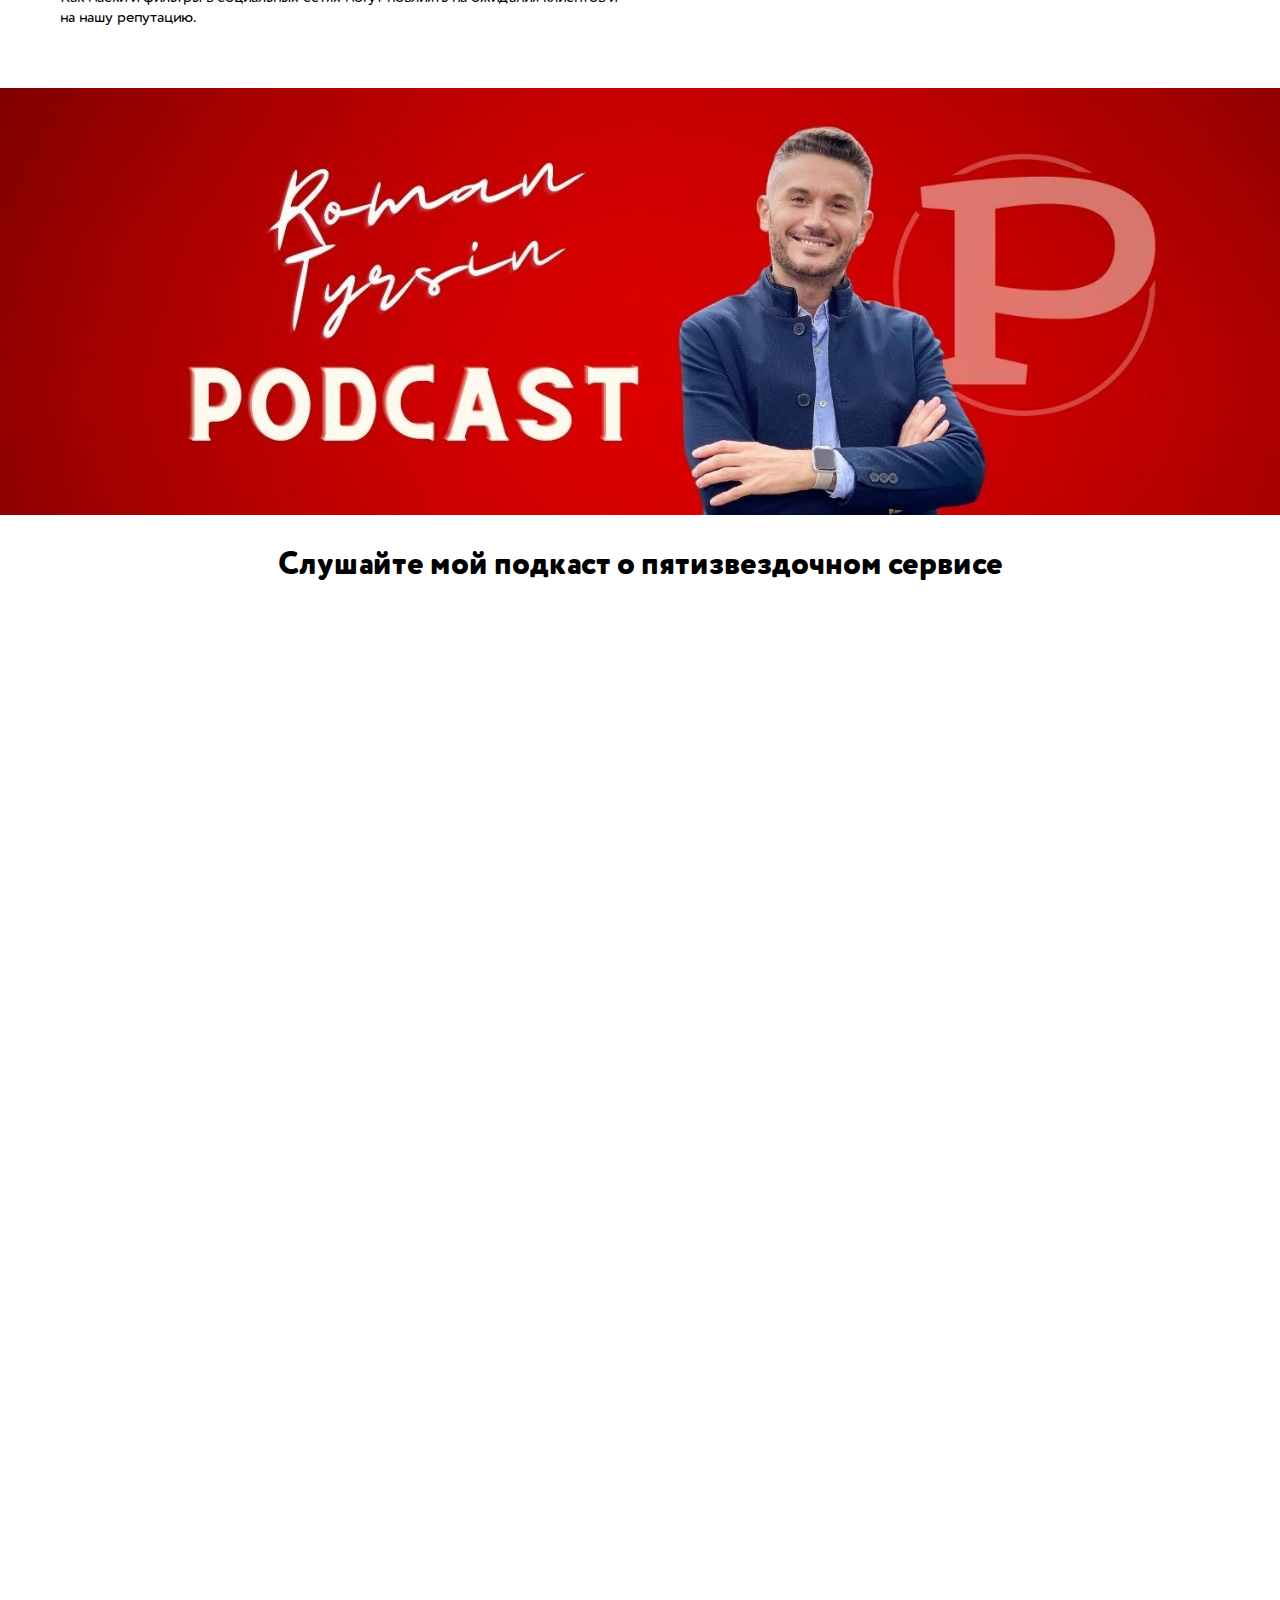
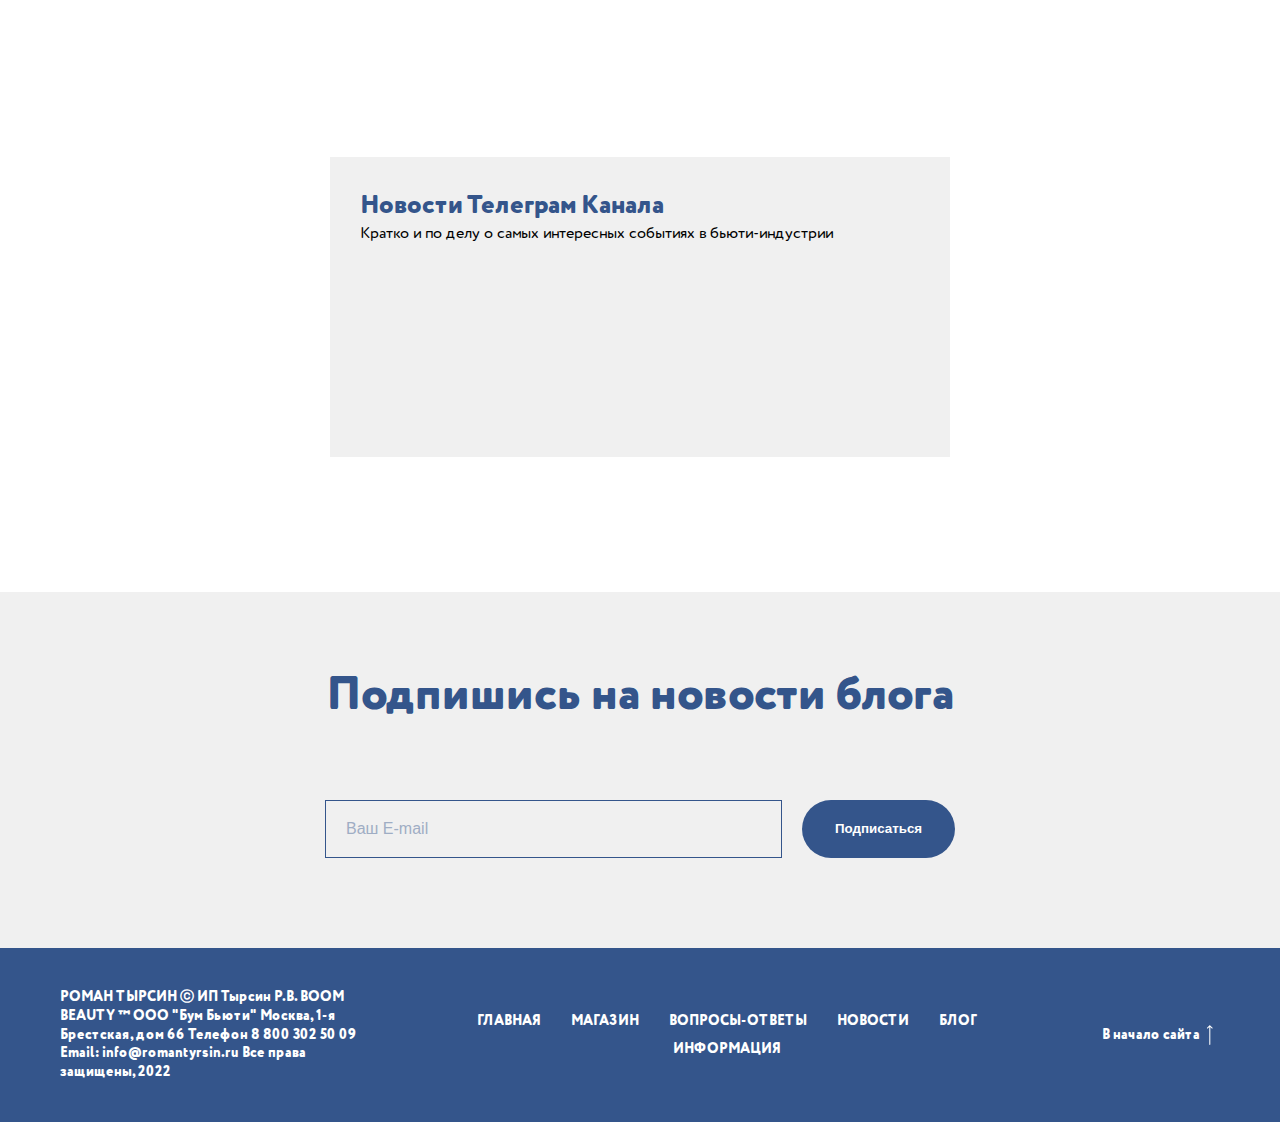
==== commit 4bf025b9: "add animations" ====
--- a/blog.html
+++ b/blog.html
@@ -25,7 +25,7 @@
               <li class="nav__item"><a href="./courses.html">Курсы</a></li>
               <li class="nav__item"><a href="./faq.html">Вопросы-Ответы</a></li>
               <li class="nav__item logo-wrap">
-                <a href="#"><img src="./img/logo.png" alt="logo" /></a>
+                <a href="./index.html"><img src="./img/logo.png" alt="logo" /></a>
               </li>
               <li class="nav__item"><a href="./news.html">Новости</a></li>
               <li class="nav__item"><a href="./blog.html">Блог</a></li>
@@ -36,7 +36,7 @@
 
         <nav class="header-mobile" id="NavBar">
           <div class="nav__wrap">
-            <a class="navbar-brand" href="#">Меню</a>
+            <span class="navbar-brand">Меню</span>
             <button class="navbar-toggler collapsed" type="button" data-bs-toggle="collapse" data-bs-target="#navbarSupportedContent" aria-controls="navbarSupportedContent" aria-expanded="false" aria-label="Toggle navigation">
               <span class="icon-bar top-bar"></span>
               <span class="icon-bar middle-bar"></span>
@@ -46,38 +46,50 @@
           <div class="collapse navbar-collapse" id="navbarSupportedContent">
             <ul class="nav nav-mobile">
               <li class="nav__item logo-wrap">
-                <a href="#"><img src="./img/logo.png" alt="logo" /></a>
+                <a href="./index.html"><img src="./img/logo.png" alt="logo" /></a>
               </li>
-              <li class="nav__item"><a href="#">Главная</a></li>
-              <li class="nav__item"><a href="#">Курсы</a></li>
-              <li class="nav__item"><a href="#">Вопросы-Ответы</a></li>
-              <li class="nav__item"><a href="#">Новости</a></li>
-              <li class="nav__item"><a href="#">Блог</a></li>
-              <li class="nav__item"><a href="#">Информация</a></li>
+              <li class="nav__item"><a href="./index.html">Главная</a></li>
+              <li class="nav__item"><a href="./courses.html">Курсы</a></li>
+              <li class="nav__item"><a href="./faq.html">Вопросы-Ответы</a></li>
+              <li class="nav__item"><a href="./news.html">Новости</a></li>
+              <li class="nav__item"><a href="./blog.html">Блог</a></li>
+              <li class="nav__item"><a href="./policy.html">Информация</a></li>
             </ul>
           </div>
         </nav>
       </header>
 
       <main>
+        <div id="modal" class="modal">
+          <div class="modal__header">
+            <span class="modal__close">
+              <svg class="t-popup__close-icon" width="11" height="20" viewBox="0 0 11 20" fill="none" xmlns="http://www.w3.org/2000/svg"><path d="M1 1L10 10L1 19" stroke="#000000" stroke-width="2"></path></svg>
+            </span>
+            <span>2 пункта, которые влияют на сервис в салоне красоты</span>
+          </div>
+          <div class="modal__content">
+            <h2 class="modal__title">2 пункта, которые влияют на сервис в салоне красоты</h2>
+          </div>
+        </div>
+
         <section class="blog">
           <div class="container">
             <h1 class="main-title">БЛОГ О САЛОННОМ БИЗНЕСЕ</h1>
             <p class="description">с лайфхаками и инструментами</p>
             <ul class="blog__list">
               <li class="blog__list-item">
-                <a href="#">
+                <button class="btn-modal" id="openModal">
                   <div class="blog__list-img"><img src="./img/illustrations/chto-nam-meshaet-oka.jpeg" alt="illustration" /></div>
-                </a>
+                </button>
                 <span>23.11.2022СТАТЬИ</span>
                 <h3 class="main-subtitle-page">2 пункта, которые влияют на сервис в салоне красоты</h3>
                 <p class="blog__list-text">Что нам мешает обслуживать клиентов всегда на высшем уровне?</p>
               </li>
 
               <li class="blog__list-item">
-                <a href="#">
+                <button class="btn-modal">
                   <div class="blog__list-img"><img src="./img/illustrations/kak-prosit-klienta-o.jpeg" alt="illustration" /></div>
-                </a>
+                </button>
                 <span>05.01.2022СТАТЬИ</span>
                 <h3 class="main-subtitle-page">Как собирать отзывы клиентов в салоне красоты</h3>
                 <p class="blog__list-text">5 способов получить интернет отзыв с обратной связью о ваших услугах от гостей и клиентов.</p>
@@ -136,12 +148,12 @@
             <div class="footer__item">
               <nav>
                 <ul class="footer__list">
-                  <li class="footer__list-item"><a href="#">Главная</a></li>
-                  <li class="footer__list-item"><a href="#">Магазин</a></li>
-                  <li class="footer__list-item"><a href="#">Вопросы-Ответы</a></li>
-                  <li class="footer__list-item"><a href="#">Новости</a></li>
-                  <li class="footer__list-item"><a href="#">Блог</a></li>
-                  <li class="footer__list-item"><a href="#">Информация</a></li>
+                  <li class="footer__list-item"><a href="./index.html">Главная</a></li>
+                  <li class="footer__list-item"><a href="./courses.html">Магазин</a></li>
+                  <li class="footer__list-item"><a href="./faq.html">Вопросы-Ответы</a></li>
+                  <li class="footer__list-item"><a href="./news.html">Новости</a></li>
+                  <li class="footer__list-item"><a href="./blog.html">Блог</a></li>
+                  <li class="footer__list-item"><a href="./policy.html">Информация</a></li>
                 </ul>
               </nav>
             </div>
--- a/css/bt.css
+++ b/css/bt.css
@@ -90,3 +90,45 @@
   background-color: #fff;
   color: #34558b;
 }
+
+.accordion-button.collapsed {
+  word-break: break-word;
+}
+
+.accordion-header {
+  display: flex;
+  position: relative;
+  align-items: center;
+}
+
+.accordion-item-icon {
+  display: flex;
+  align-items: center;
+  justify-content: center;
+  position: absolute;
+  right: 18px;
+  z-index: 10;
+  cursor: pointer;
+  transform: rotate(0);
+  transition: all ease-in-out 0.3s;
+  width: 40px;
+  height: 40px;
+  border-radius: 100%;
+}
+
+.accordion-item-icon:hover {
+  background-color: #eeeeee;
+}
+
+.accordion-button {
+  padding: 1rem 4rem 1.25rem 1rem;
+}
+
+.accordion-button::after {
+  display: none;
+}
+
+.accordion-button:not(.collapsed) .accordion-item-icon {
+  transform: rotate(-45deg);
+  transition: all ease-in-out 0.3s;
+}
--- a/css/style.css
+++ b/css/style.css
@@ -17,6 +17,27 @@
   font-style: normal;
   font-weight: 400;
   src: url("/fonts/CirceRounded-Regular.woff") format("woff");
+}
+
+@font-face {
+  font-family: "RTRootUI";
+  font-style: bold;
+  font-weight: 700;
+  src: url("/fonts/RTRootUI-Bold.woff") format("woff");
+}
+
+@font-face {
+  font-family: "RTRootUI";
+  font-style: bold;
+  font-weight: 500;
+  src: url("/fonts/RTRootUI-Medium.woff") format("woff");
+}
+
+@font-face {
+  font-family: "RTRootUI";
+  font-style: normal;
+  font-weight: 400;
+  src: url("/fonts/RTRootUI-Regular.woff") format("woff");
 }
 
 html,
@@ -36,7 +57,6 @@
 a {
   color: inherit;
   text-decoration: none;
-  transition: 0.25s;
 }
 
 a:focus {
@@ -81,6 +101,10 @@
   min-height: 100%;
   display: flex;
   flex-direction: column;
+}
+
+.hidden {
+  display: none;
 }
 
 .container {
@@ -133,11 +157,44 @@
   font-weight: 700;
   cursor: pointer;
   transition: 0.25s;
+  position: relative;
+  overflow: hidden;
 }
 
 .btn:hover {
   color: #fff;
   background-color: #d50101;
+}
+
+.btn-animations:after {
+  content: "";
+  display: block;
+  width: 20px;
+  height: 200px;
+  margin-left: 50px;
+  background: #fff;
+  background: linear-gradient(to bottom, rgba(255, 255, 255, 0.5) 0%, rgba(255, 255, 255, 1) 50%, rgba(255, 255, 255, 0.5) 100%);
+  left: -40px;
+  top: -100px;
+  z-index: 1;
+  transform: rotate(45deg);
+  position: absolute;
+  animation: movingFlare 3s ease-in-out 0.05s infinite;
+}
+
+@keyframes movingFlare {
+  0% {
+    left: -30px;
+    margin-left: 0px;
+  }
+  30% {
+    left: 110%;
+    margin-left: 80px;
+  }
+  100% {
+    left: 110%;
+    margin-left: 80px;
+  }
 }
 
 .blue-btn {
@@ -155,6 +212,40 @@
 .blue-btn:hover {
   color: #fff;
   background-color: #1e3b6a;
+}
+
+.btn-transparent {
+  display: flex;
+  min-height: 40px;
+  align-items: center;
+  justify-content: center;
+  font-family: "RTRootUI", sans-serif;
+  min-width: 167px;
+  border: 1px solid #ccc;
+  background-color: #fff;
+  word-wrap: break-word;
+  color: #000;
+  border-radius: 3px;
+  outline: none;
+  box-shadow: 0 0 0 rgb(0 0 0 / 0%);
+  font-weight: 500;
+  transition: background-color 0.12s ease-out 0s, color 0.12s ease-out 0s, border-color 0.12s ease-out 0s, box-shadow 0.12s ease-out 0s, transform 0.05s ease-out 0s, opacity 0.2s ease-out 0s;
+  cursor: pointer;
+}
+
+.btn-transparent:hover {
+  border-color: #b3b3b3;
+  background-color: #f2f2f2;
+}
+
+.btn-transparent:active {
+  box-shadow: 0 0 0 rgb(0 0 0 / 0%);
+  transform: translate3d(0, 1px, 0);
+}
+
+.btn-modal {
+  border: none;
+  margin: 0 0 20px;
 }
 
 .link {
@@ -189,6 +280,39 @@
   margin: 0 0 105px;
 }
 
+.discount {
+  display: flex;
+  gap: 10px;
+  align-items: flex-start;
+}
+
+/*breadcrumbs*/
+
+.breadcrumbs {
+  width: 100%;
+}
+
+.breadcrumbs__list {
+  display: flex;
+  list-style: none;
+}
+
+.breadcrumbs__list-item {
+  color: #757575;
+  transition: color 0.12s ease-out 0s;
+  font-size: 17px;
+  font-family: "RTRootUI", sans-serif;
+}
+
+.breadcrumbs__list-item::after {
+  content: "/";
+  padding: 0px 10px;
+}
+
+.breadcrumbs__list-item:last-child::after {
+  content: "";
+}
+
 .nav {
   width: 100%;
   list-style: none;
@@ -219,6 +343,10 @@
   text-transform: uppercase;
 }
 
+.nav__item:hover {
+  color: #34558b;
+}
+
 .logo-wrap {
   margin: 0px 65px;
 }
@@ -237,7 +365,7 @@
 }
 
 .offer__text-block {
-  width: 50%;
+  width: 60%;
   display: flex;
   flex-direction: column;
   justify-content: center;
@@ -268,7 +396,11 @@
 .offer__img {
   display: flex;
   justify-content: center;
-  width: 50%;
+  width: 30%;
+}
+
+.offer__img img {
+  width: 100%;
 }
 
 /*FOOTER*/
@@ -299,6 +431,10 @@
   font-size: 14px;
 }
 
+.footer__list-item:hover {
+  color: #000000;
+}
+
 .footer__btn {
   display: flex;
   justify-content: flex-end;
@@ -318,6 +454,159 @@
   line-height: 1.35;
   font-size: 14px;
   font-weight: 700;
+}
+
+/*TABS*/
+
+.tabs {
+  display: flex;
+  width: 100%;
+  padding: 5px 10px;
+  border: 1px solid #ededed;
+  border-radius: 5px;
+  list-style: none;
+  flex-wrap: wrap;
+}
+
+.tabs__item {
+  padding: 10px 15px;
+  border-radius: 5px;
+  color: #1c1cdb;
+  white-space: nowrap;
+  cursor: pointer;
+  font-size: 15px;
+  font-weight: 400;
+}
+
+.tabs__item:hover {
+  background-color: #333;
+  color: #fff;
+}
+
+.tabs__content {
+  width: 100%;
+}
+
+.tabs__content-item {
+  margin: 20px 0px 20px;
+}
+
+.tabs__content-title {
+  font-size: 30px;
+  font-weight: 500;
+  line-height: 1.3;
+  font-family: "RTRootUI", sans-serif;
+}
+
+.tabs__content-subtitle {
+  font-size: 26px;
+  font-weight: 500;
+  padding: 20px 0px 0px;
+  font-family: "RTRootUI", sans-serif;
+  display: flex;
+  justify-content: center;
+  width: 100%;
+}
+
+/*MODAL*/
+
+.modal {
+  display: none;
+  position: fixed;
+  z-index: 1000;
+  left: 0;
+  top: 0;
+  width: 100%;
+  height: 100%;
+  overflow: auto;
+  background-color: #ffffff;
+}
+
+.modal__content {
+  background-color: #ffffff;
+  padding: 25px 30px 40px;
+  width: 100%;
+  height: 100%;
+  z-index: 1000;
+  position: relative;
+  max-width: 760px;
+  margin: 0 auto;
+}
+
+.modal__header {
+  width: 100%;
+  display: flex;
+  align-items: center;
+  padding: 20px 18px;
+  border-bottom: 1px solid rgba(0, 0, 0, 0.2);
+  justify-content: center;
+  position: sticky;
+  top: 0;
+  z-index: 2000;
+  background-color: #fff;
+}
+
+.modal__header span {
+  font-weight: 600;
+  opacity: 0.8;
+  line-height: 1.3;
+}
+
+.modal__title {
+  font-size: 36px;
+  line-height: 1.23;
+  width: 100%;
+  font-weight: 700;
+  color: #34558b;
+  margin: 0 0 30px;
+}
+
+.modal__close {
+  color: #000000;
+  font-size: 26px;
+  display: flex;
+  position: absolute;
+  left: 18px;
+  transform: rotate(180deg);
+}
+.modal__close:hover,
+.modal__close:focus {
+  color: black;
+  text-decoration: none;
+  cursor: pointer;
+}
+
+/*USER-BLOCK*/
+.user-block {
+  width: 100%;
+  display: flex;
+  padding: 40px 0px;
+}
+
+.user-block__list {
+  list-style: none;
+  width: 100%;
+  display: flex;
+  justify-content: center;
+  align-items: center;
+  gap: 25px;
+}
+
+.user-block__list-item {
+  display: flex;
+  flex-direction: column;
+  align-items: center;
+  color: #757575;
+  cursor: pointer;
+  transition: 0.25s;
+}
+
+.user-block__list-item:hover {
+  color: #131397;
+}
+
+.user-block__list-icon {
+  margin: 0 0 5px;
 }
 
 /*MARQUEE-BLOCK*/
@@ -463,6 +752,79 @@
   color: #fff;
   font-size: 20px;
   line-height: 25px;
+}
+
+/*BIG-CARDS*/
+
+.big-cards {
+  display: flex;
+  list-style: none;
+  flex-wrap: wrap;
+  justify-content: center;
+  align-items: center;
+  width: 100%;
+  gap: 15px;
+  margin: 20px 0px;
+}
+
+.big-cards__item {
+  min-width: 370px;
+  height: 370px;
+  display: flex;
+  position: relative;
+  align-items: flex-end;
+  overflow: hidden;
+}
+
+.big-cards__wrap {
+  min-width: 370px;
+  height: 370px;
+  display: flex;
+  position: relative;
+  align-items: flex-end;
+  transition: 0.75s;
+}
+
+.big-cards__wrap:hover {
+  transform: scale(1.2);
+}
+
+.big-cards__wrap:hover .big-cards__item-text {
+  padding: 0 0 50px;
+}
+
+.big-cards__image {
+  min-width: 370px;
+  height: 370px;
+  display: flex;
+  position: relative;
+}
+
+.big-cards__item img {
+  width: 100%;
+  height: 100%;
+  object-fit: cover;
+  position: absolute;
+  top: 0px;
+  left: 0px;
+}
+
+.big-cards__item-text {
+  position: absolute;
+  width: 100%;
+  display: flex;
+  justify-content: center;
+  align-items: center;
+  color: #fff;
+  font-weight: 600;
+  text-shadow: 0 1px 1px rgb(0 0 0 / 25%);
+  font-size: 24px;
+  padding: 20px 0px;
+  transition: 0.75s;
+}
+
+.big-cards__item-text:hover {
+  color: #fff;
 }
 
 /*BLOCK-WITH-POINTS*/
--- a/css/media.css
+++ b/css/media.css
@@ -1,3 +1,13 @@
+@media (max-width: 1200px) {
+  .main-title {
+    font-size: 38px;
+  }
+
+  .description {
+    font-size: 24px;
+  }
+}
+
 @media (max-width: 1000px) {
   main {
     padding: 72px 0 0;
@@ -9,7 +19,6 @@
 
   .description {
     margin: 0 0 45px;
-    font-size: 20px;
   }
 
   .header-desktop {
@@ -147,6 +156,28 @@
   }
 }
 
+@media (max-width: 700px) {
+  .main-title {
+    font-size: 30px;
+  }
+
+  .description {
+    font-size: 22px;
+  }
+
+  .main-subtitle-page {
+    font-size: 22px;
+  }
+
+  .input {
+    height: 50px;
+  }
+
+  .blue-btn {
+    min-height: 50px;
+  }
+}
+
 @media (max-width: 450px) {
   .partners__list {
     grid-template-columns: 1fr 1fr;
--- a/css/blog.css
+++ b/css/blog.css
@@ -34,7 +34,6 @@
 .blog__list-img {
   display: flex;
   aspect-ratio: 10/8;
-  margin: 0 0 20px;
 }
 
 .blog__list-img img {
@@ -142,10 +141,16 @@
 }
 
 @media (max-width: 700px) {
+  .news-block__wrap {
+    padding: 25px 20px 25px;
+  }
+
   .feedback__title {
     font-size: 30px;
     margin: 0 0 24px;
   }
+
+  .feedback {
+    padding: 75px 20px 90px;
+  }
 }
-
-
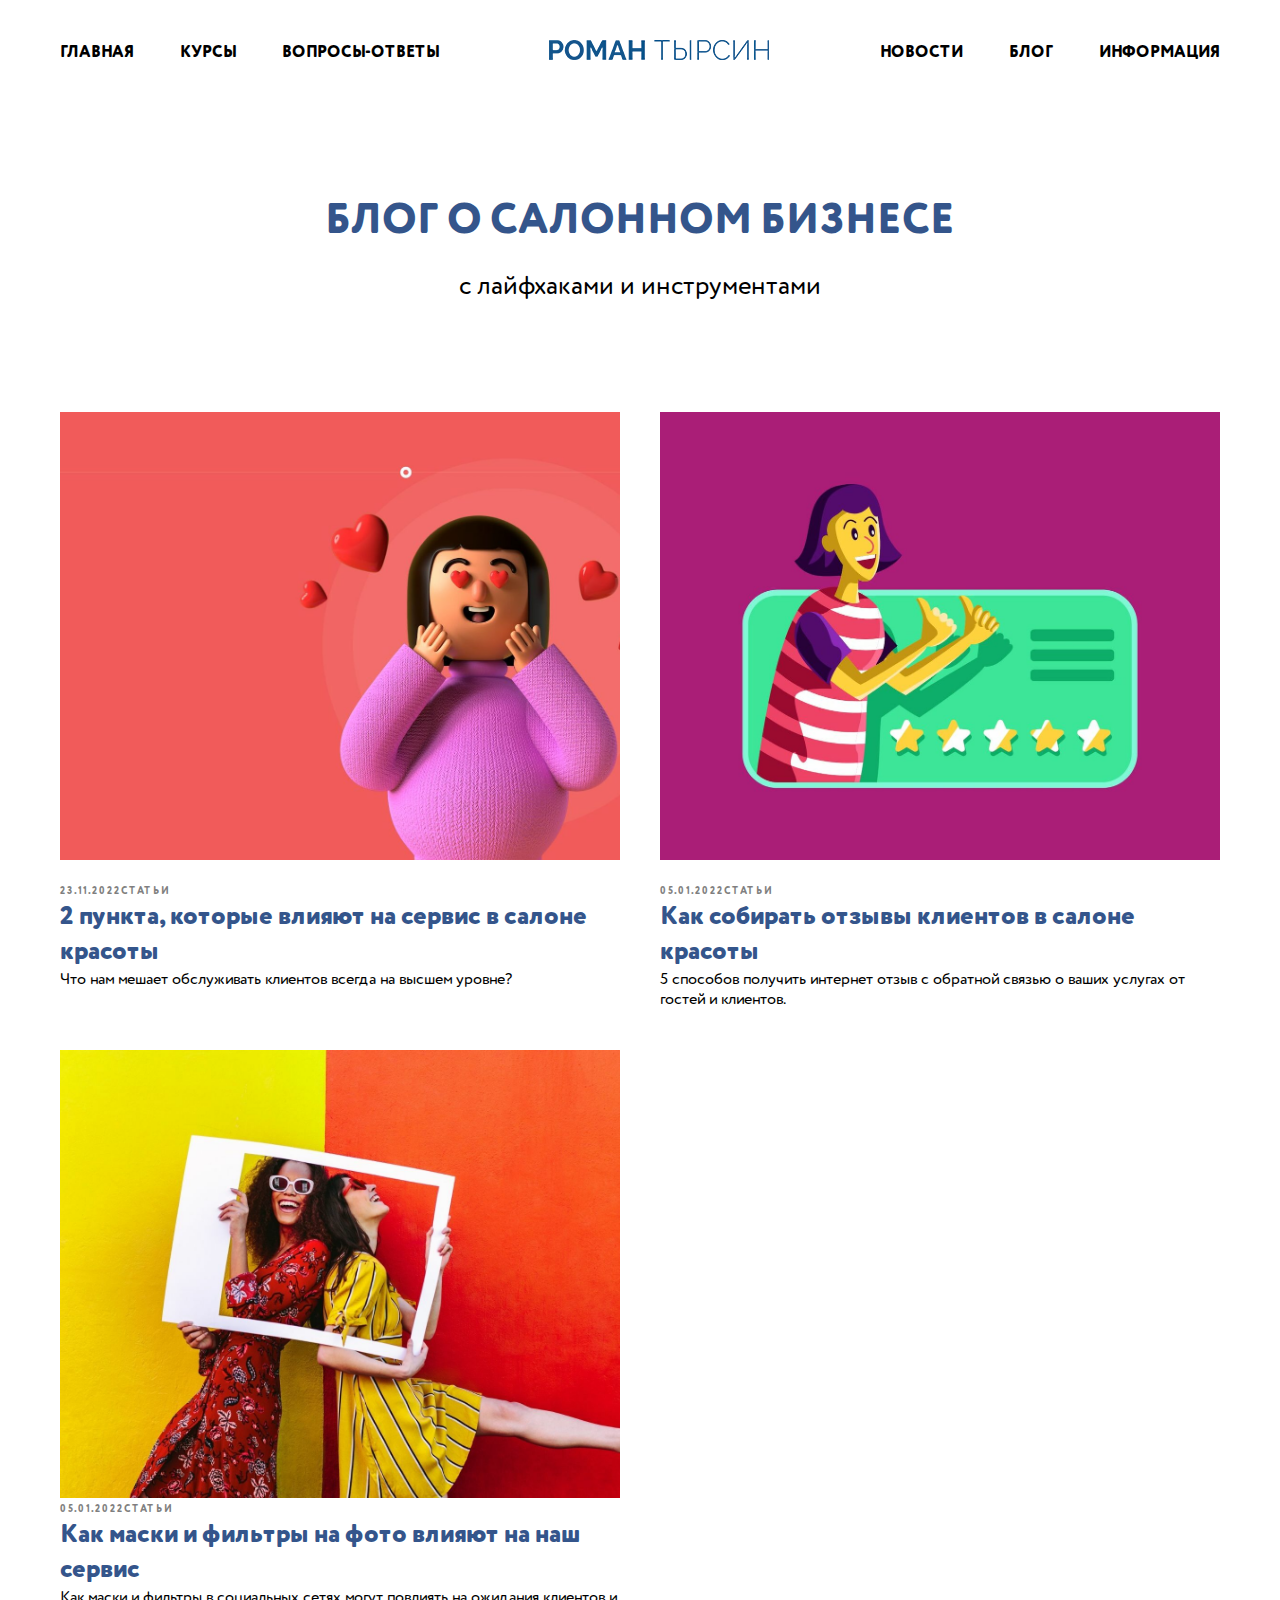
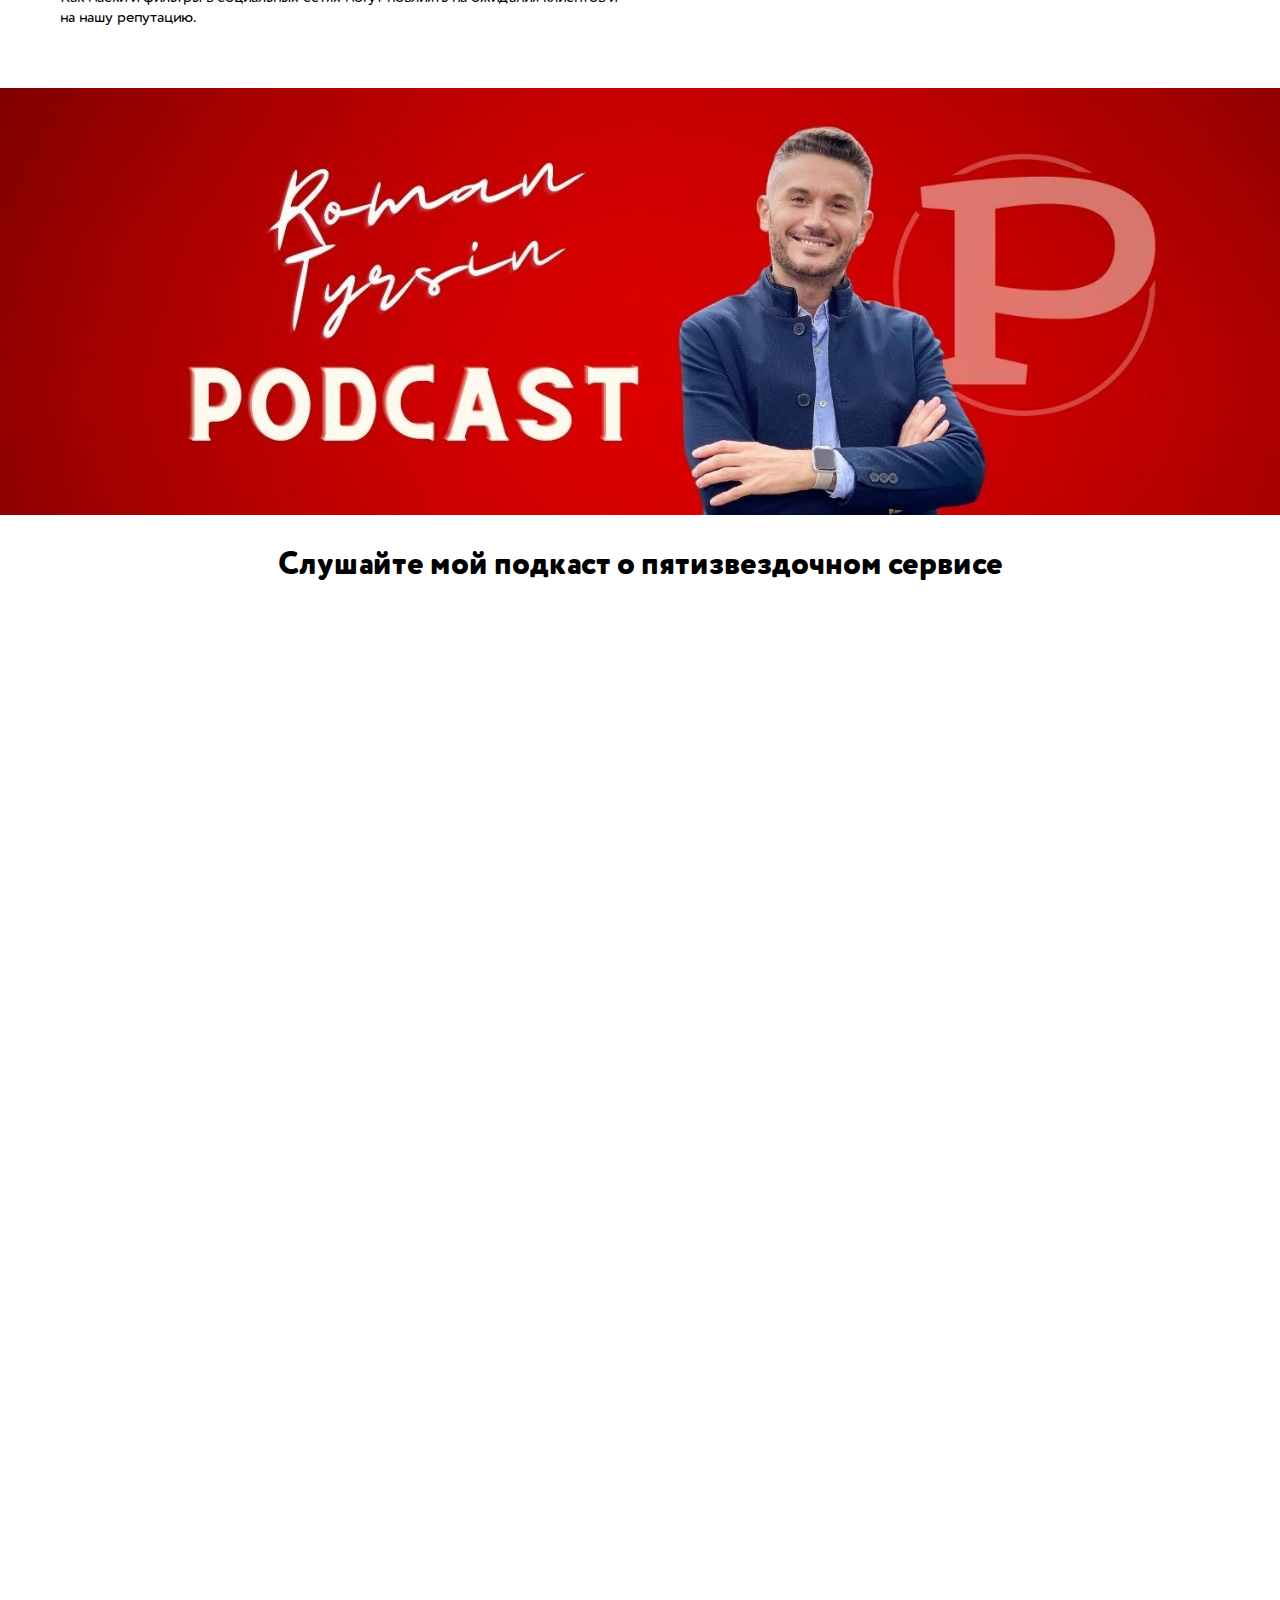
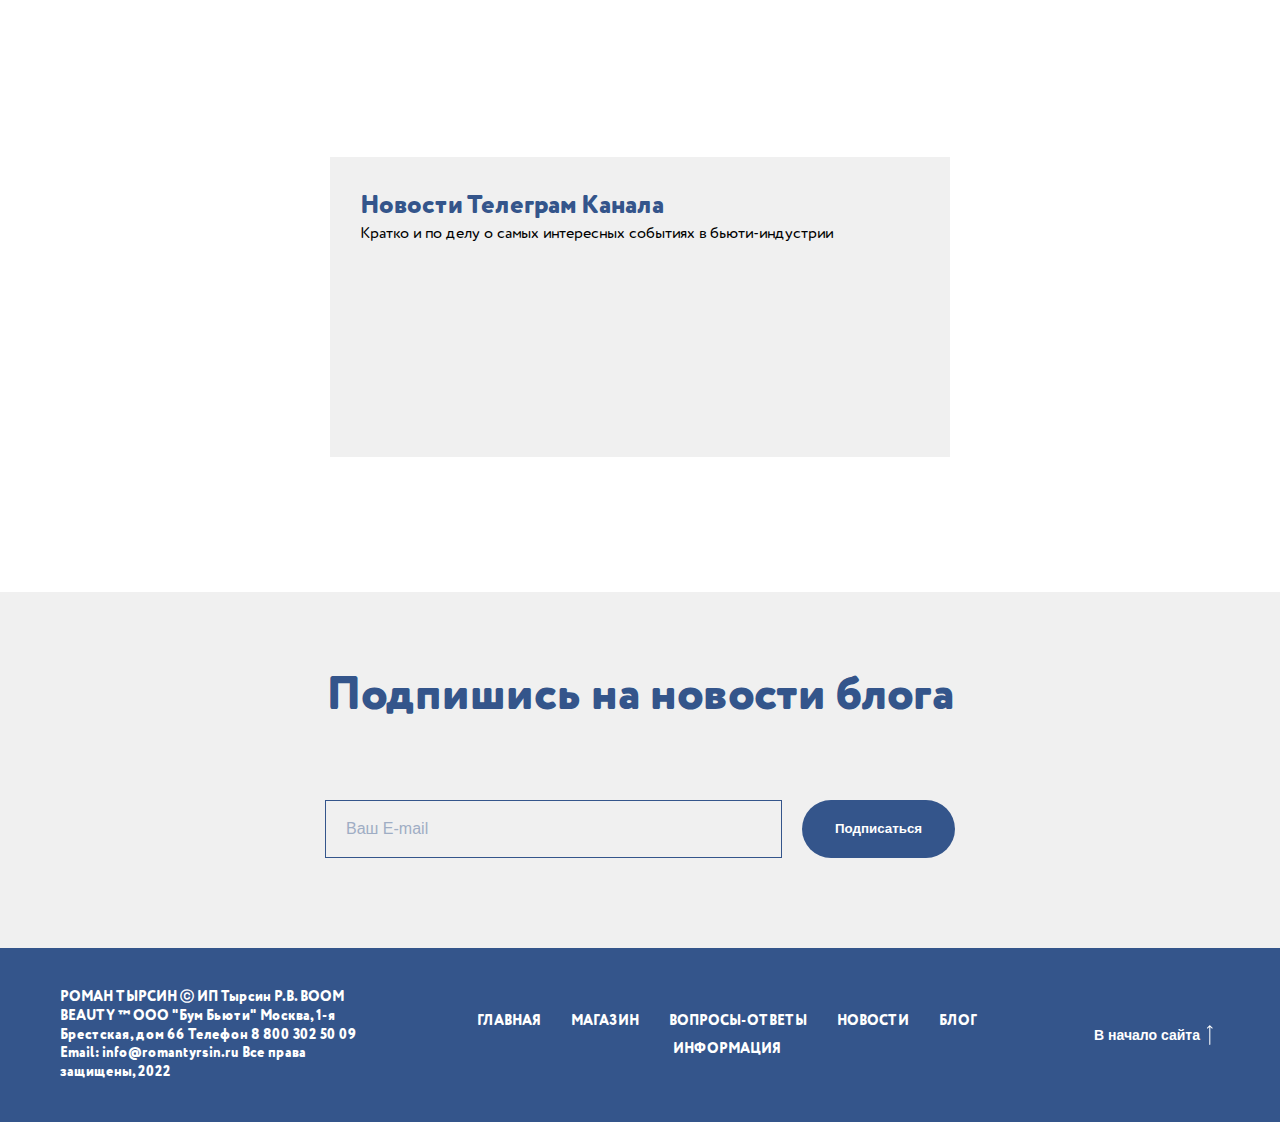
==== commit 7b6fc25a: "fix styled" ====
--- a/blog.html
+++ b/blog.html
@@ -159,10 +159,10 @@
             </div>
 
             <div class="footer__item">
-              <a class="footer__btn" href="#">
+              <button class="footer__btn" onclick="scrollToTop()">
                 <span>В начало сайта</span>
                 <img src="./img/icons/arrow-top.svg" alt="arrow" />
-              </a>
+              </button>
             </div>
           </div>
         </div>
--- a/css/style.css
+++ b/css/style.css
@@ -248,6 +248,42 @@
   margin: 0 0 20px;
 }
 
+.btn-top {
+  position: fixed;
+  display: flex;
+  align-items: center;
+  justify-content: center;
+  z-index: 100;
+  bottom: 40px;
+  right: 40px;
+  width: 50px;
+  height: 50px;
+  border: none;
+  box-shadow: 0 0 10px 0 rgb(0 0 0 / 20%);
+  border-radius: 100%;
+  cursor: pointer;
+  visibility: hidden;
+  opacity: 0;
+  transition: 0.25s;
+}
+
+.btn-top:hover {
+  background-color: #1c59ff;
+}
+
+.btn-top:hover svg rect {
+  fill: transparent;
+}
+
+.btn-top:hover svg path {
+  stroke: #fff;
+}
+
+.btn-top.active {
+  visibility: visible;
+  opacity: 1;
+}
+
 .link {
   color: #1c1cdb;
 }
@@ -443,6 +479,8 @@
   font-weight: 700;
   font-size: 14px;
   align-items: center;
+  border: none;
+  background-color: transparent;
 }
 
 .footer__btn:hover {
@@ -1055,7 +1093,7 @@
 
 .info-block__info {
   width: 50%;
-  padding: 60px 0 60px;
+  padding: 60px 20px 50px 60px;
 }
 
 .info-block__title {
@@ -1091,10 +1129,13 @@
 
 .info-block__img {
   width: 50%;
+  height: 100%;
 }
 
 .info-block__img img {
   width: 100%;
+  height: 100%;
+  object-fit: cover;
 }
 
 .social-mini {
--- a/css/media.css
+++ b/css/media.css
@@ -121,7 +121,7 @@
 
   .info-block__info {
     order: 1;
-    padding: 30px 0px 30px;
+    padding: 30px 20px 60px;
   }
 
   .info-block__info {
